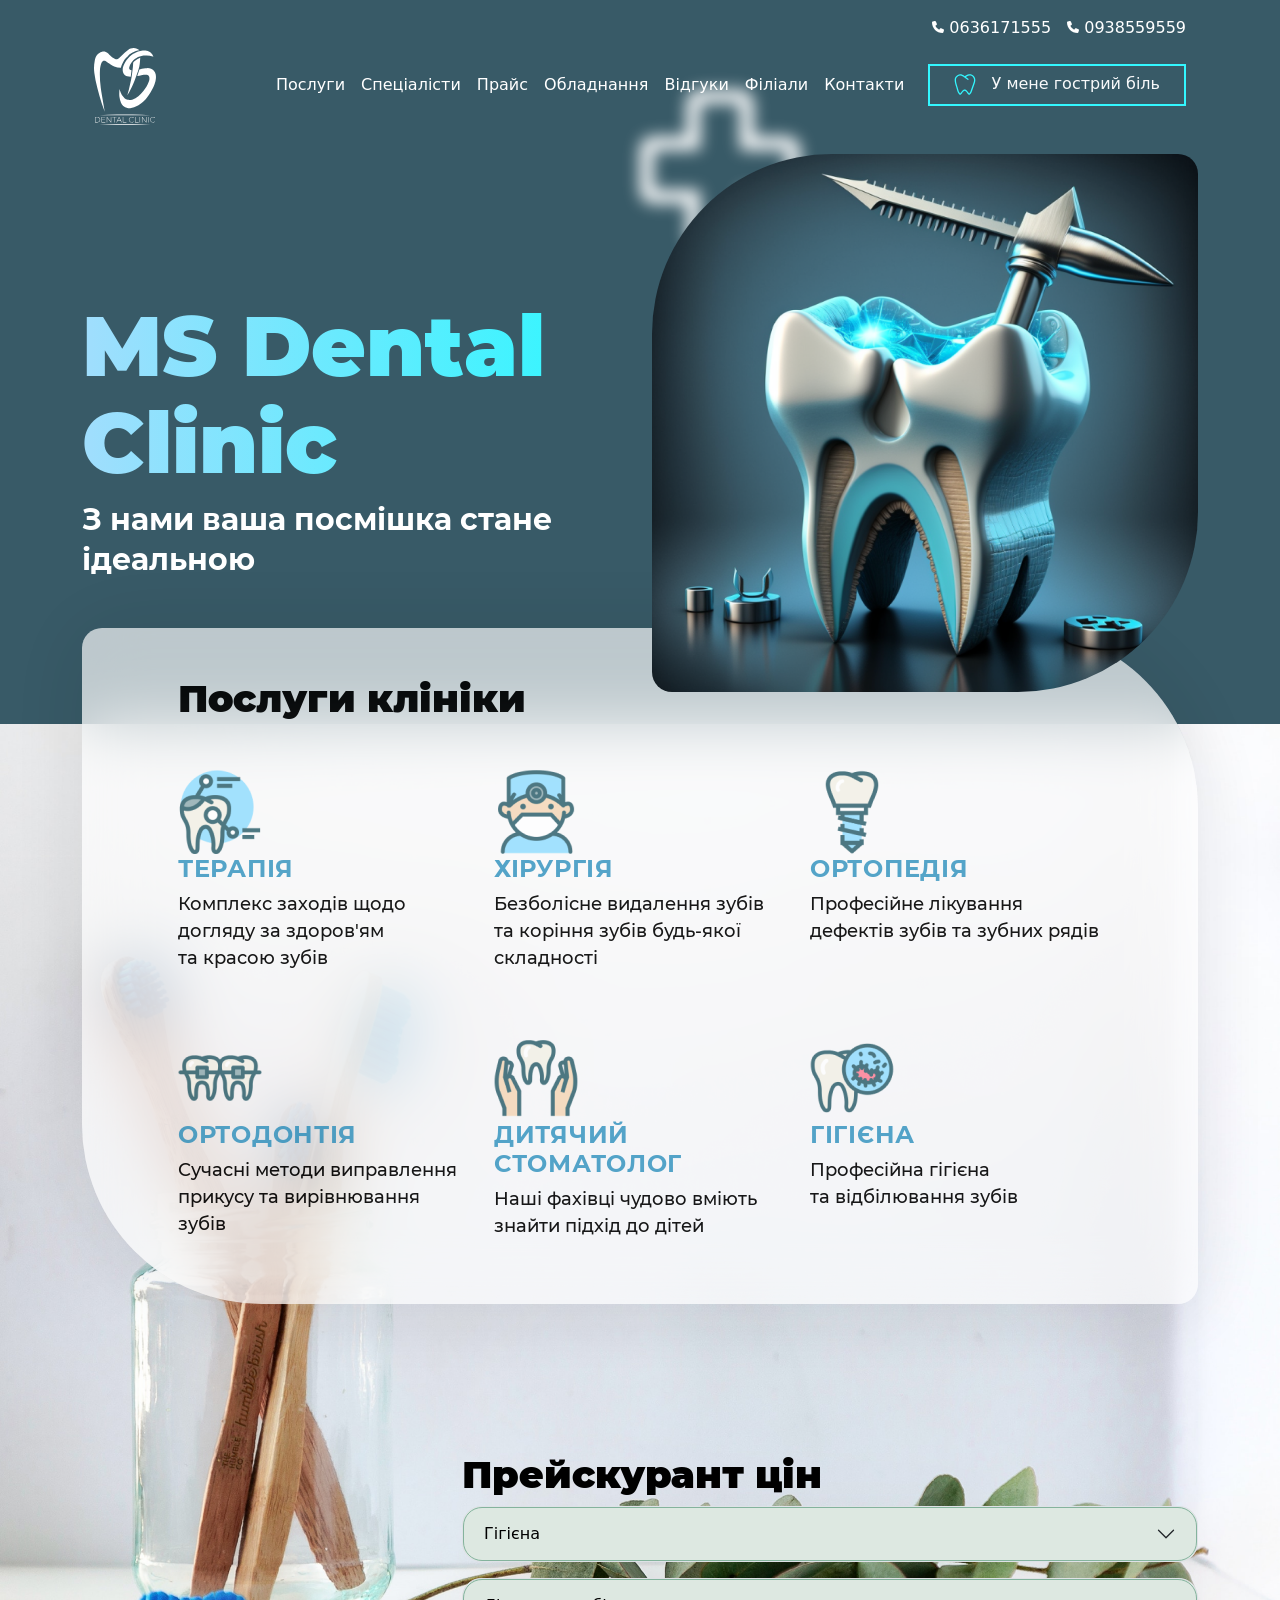
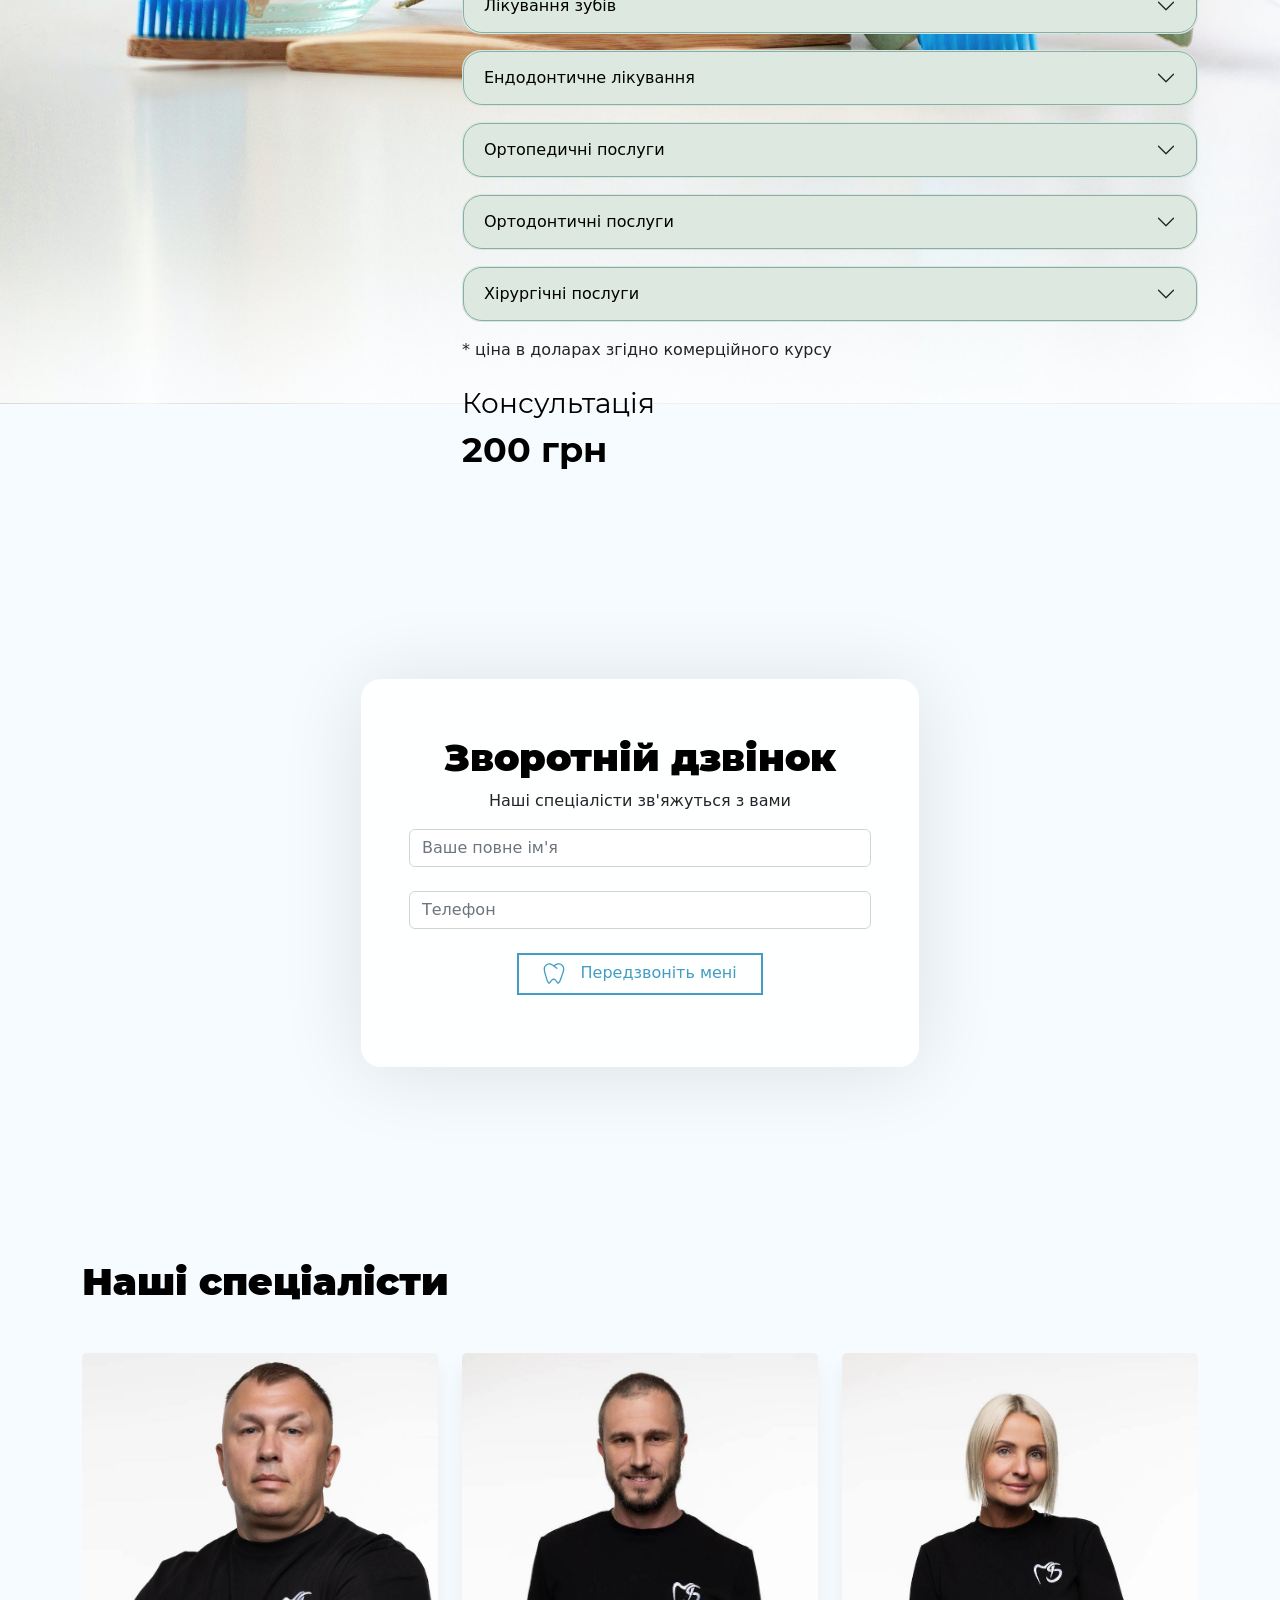
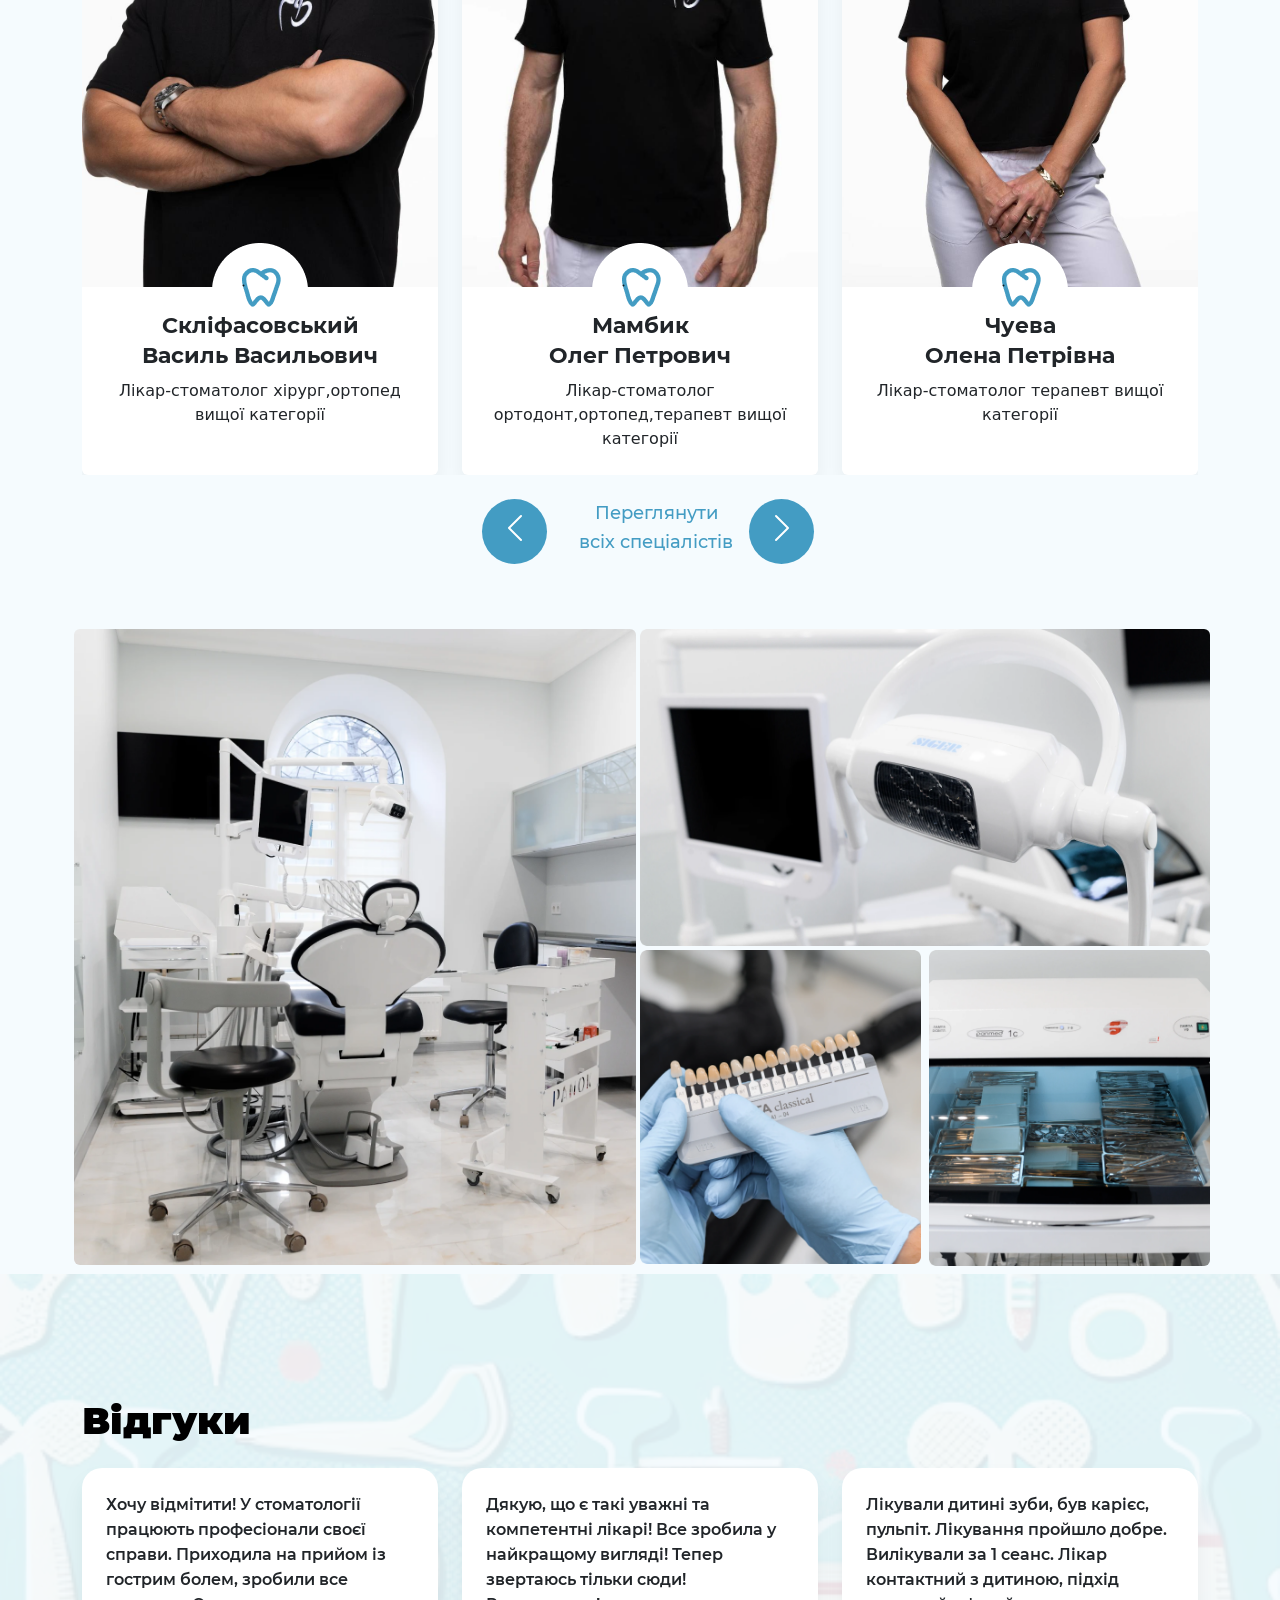
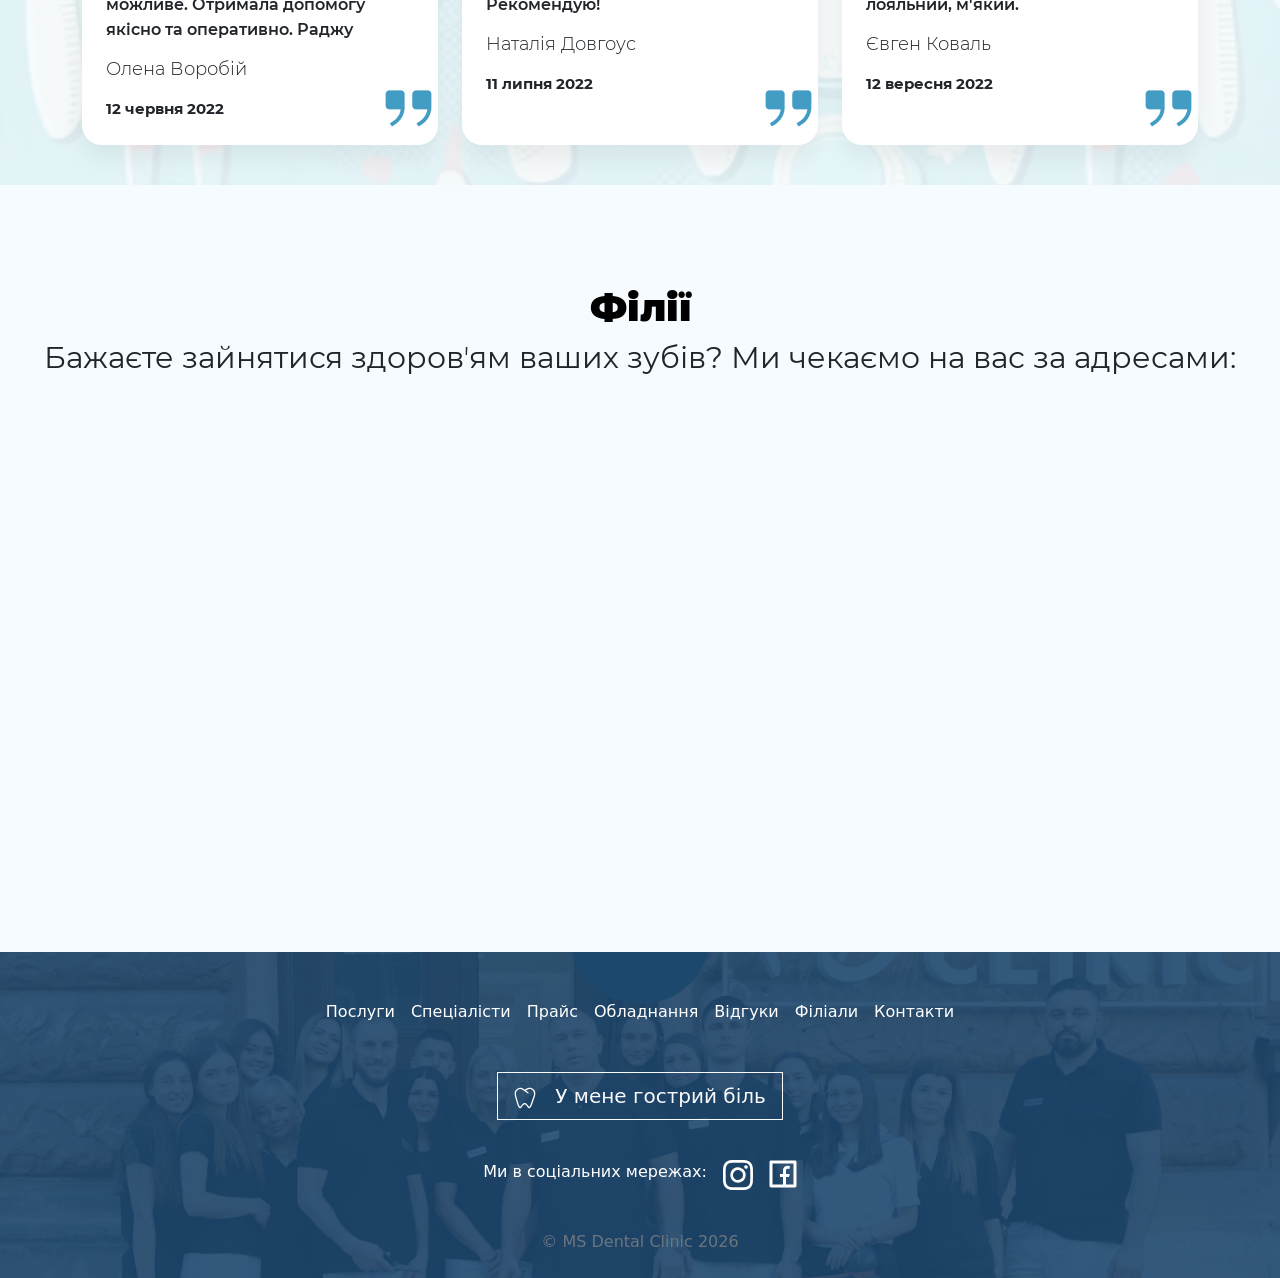
==== index.html @ 7a2a732a "Initial commit: MS Dental Clinic landing page Co-authored-by: Qwen-Coder <qwen-coder@alibabacloud.co" ====
<!DOCTYPE html>
<html lang="en">
<head>
  <!-- Google Tag Manager -->
<script>(function(w,d,s,l,i){w[l]=w[l]||[];w[l].push({'gtm.start':
  new Date().getTime(),event:'gtm.js'});var f=d.getElementsByTagName(s)[0],
  j=d.createElement(s),dl=l!='dataLayer'?'&l='+l:'';j.async=true;j.src=
  'https://www.googletagmanager.com/gtm.js?id='+i+dl;f.parentNode.insertBefore(j,f);
  })(window,document,'script','dataLayer','GTM-PD5K2D8X');</script>
  <!-- End Google Tag Manager -->
    <meta charset="UTF-8">
    <meta http-equiv="X-UA-Compatible" content="IE=edge">
    <meta name="viewport" content="width=device-width, initial-scale=1.0">
    <title>MS Dental Clinic</title>
    <link href="static/css/bootstrap.min.css" rel="stylesheet" >
<script src="static/js/bootstrap.bundle.min.js" ></script>
<link rel="stylesheet" href="static/css/style.css">
<link rel="stylesheet" href="static/css/accordion.css">


<link href="static/css/montserrat.css" rel="stylesheet">

<link href="static/css/aos.css" rel="stylesheet">
<link href="static/css/topbar.css" rel="stylesheet">

<script src="static/js/aos.js"></script>
<script src="static/js/telegram-forms.js"></script>

<link rel="icon" type="image/x-icon" href="static/img/favicon.ico">
</head>
<body>
  <!-- Google Tag Manager (noscript) -->
<noscript><iframe src="https://www.googletagmanager.com/ns.html?id=GTM-PD5K2D8X"
  height="0" width="0" style="display:none;visibility:hidden"></iframe></noscript>
  <!-- End Google Tag Manager (noscript) -->
    <div class="header-bg text-white">
    <div class="container ">

      <div id="topbar" class="topbar pt-3">
        <div class="container-fluid d-flex justify-content-end">
          <ul class="contact-info d-flex ">
            <li class="ms-2">
              <a href="tel:0636171555" class="text-white">
                <svg style=" vertical-align: baseline; " xmlns="http://www.w3.org/2000/svg" height="12" width="12" viewBox="0 0 512 512" fill="#fff"><path d="M164.9 24.6c-7.7-18.6-28-28.5-47.4-23.2l-88 24C12.1 30.2 0 46 0 64C0 311.4 200.6 512 448 512c18 0 33.8-12.1 38.6-29.5l24-88c5.3-19.4-4.6-39.7-23.2-47.4l-96-40c-16.3-6.8-35.2-2.1-46.3 11.6L304.7 368C234.3 334.7 177.3 277.7 144 207.3L193.3 167c13.7-11.2 18.4-30 11.6-46.3l-40-96z"/></svg>
                <span> 0636171555</span>
              </a>
            </li>
            <li class="ms-3">
              <a href="tel:0938559559" class="text-white">
                <svg style=" vertical-align: baseline; " xmlns="http://www.w3.org/2000/svg" height="12" width="12" viewBox="0 0 512 512" fill="#fff"><path d="M164.9 24.6c-7.7-18.6-28-28.5-47.4-23.2l-88 24C12.1 30.2 0 46 0 64C0 311.4 200.6 512 448 512c18 0 33.8-12.1 38.6-29.5l24-88c5.3-19.4-4.6-39.7-23.2-47.4l-96-40c-16.3-6.8-35.2-2.1-46.3 11.6L304.7 368C234.3 334.7 177.3 277.7 144 207.3L193.3 167c13.7-11.2 18.4-30 11.6-46.3l-40-96z"/></svg>
                <span>0938559559</span>
              </a>
            </li>

          </ul>

        </div>
      </div>

        <svg class="header-plus" width="120" height="120" viewBox="0 0 120 120" fill="none" xmlns="http://www.w3.org/2000/svg">
            <path d="M75 120H45C42.3486 119.997 39.8066 118.943 37.9319 117.068C36.0571 115.193 35.0026 112.651 35 110V85H10C7.34865 84.9974 4.80665 83.9429 2.93186 82.0681C1.05707 80.1934 0.00264738 77.6514 0 75V45C0.00264738 42.3486 1.05707 39.8066 2.93186 37.9319C4.80665 36.0571 7.34865 35.0026 10 35H35V10C35.0026 7.34865 36.0571 4.80665 37.9319 2.93186C39.8066 1.05707 42.3486 0.00264738 45 0H75C77.6514 0.00264738 80.1934 1.05707 82.0681 2.93186C83.9429 4.80665 84.9974 7.34865 85 10V35H110C112.651 35.0026 115.193 36.0571 117.068 37.9319C118.943 39.8066 119.997 42.3486 120 45V75C119.996 77.6509 118.941 80.1922 117.067 82.0667C115.192 83.9412 112.651 84.996 110 85H85V110C84.996 112.651 83.9412 115.192 82.0667 117.067C80.1922 118.941 77.6509 119.996 75 120ZM10 45V75H45V110H75V75H110V45H75V10H45V45H10Z" fill="white"/>
            </svg>



    <nav class="navbar navbar-expand-lg navbar-dark pt-0">
        <div class="container-fluid">
          <a class="navbar-brand" href="#">
            <img class="d-inline-block align-text-top" width="62" height="77" src="static/img/logo.svg" alt="Logo">
          </a>

          <button class="navbar-toggler border-0" type="button" data-bs-toggle="collapse" data-bs-target="#navbarSupportedContent" aria-controls="navbarSupportedContent" aria-expanded="false" aria-label="Toggle navigation">
            <span class="navbar-toggler-icon"></span>
          </button>
          <div class="collapse navbar-collapse " id="navbarSupportedContent">
            <ul class="navbar-nav ms-auto mb-2 mb-lg-0 ">
              <li class="nav-item">
                <a class="nav-link" aria-current="page" href="#services">Послуги</a>
              </li>
              <li class="nav-item">
                <a class="nav-link" href="#specialists">Спеціалісти</a>
              </li>
              <li class="nav-item">
                <a class="nav-link" href="#prices">Прайс</a>
              </li>
              <li class="nav-item">
                <a class="nav-link" href="#tools">Обладнання</a>
              </li>
              <li class="nav-item">
                <a class="nav-link" href="#review">Відгуки</a>
              </li>
              <li class="nav-item">
                <a class="nav-link" href="#address">Філіали</a>
              </li>
              <li class="nav-item">
                <a class="nav-link" href="#address">Контакти</a>
              </li>


            </ul>
            <button class="btn btn-outline-light  d-block ms-3 pb-2 px-4 head-tooth-btn"  data-bs-toggle="modal" data-bs-target="#Modal">
              <svg width="22" height="21" viewBox="0 0 22 21" fill="none" xmlns="http://www.w3.org/2000/svg">
                <path fill-rule="evenodd" clip-rule="evenodd" d="M10.7151 2.18542C10.8436 2.08403 16.2176 -2.09645 19.7697 2.02203C21.7201 4.28245 21.5548 6.62876 20.8314 8.92599L18.2855 16.2194C17.5409 18.7556 17.01 19.539 15.7054 20.6401C14.9317 21.2943 14.0586 20.1648 13.1395 18.9758C12.3432 17.9457 11.5127 16.8717 10.6828 16.8743C9.83869 16.8768 8.99459 17.9528 8.1873 18.9823C7.25665 20.1693 6.3738 21.295 5.59557 20.6401C4.02425 19.3174 3.33515 17.4904 2.6144 14.5577C2.47555 13.9932 2.265 13.3157 2.03186 12.5685C1.05665 9.43684 -0.300891 5.08005 1.68957 2.66334C4.14825 -0.321701 7.20175 -0.802201 10.6821 2.16153L10.7151 2.18542ZM8.99717 2.49155C7.79334 1.66488 6.76904 1.40138 5.91654 1.46855C4.86965 1.55057 3.78142 2.15507 2.68738 3.4842C1.8633 4.48395 1.77998 6.17215 2.22367 8.37832C2.43486 9.42909 2.74357 10.4928 3.05421 11.5035C3.12073 11.7218 3.18919 11.9401 3.25636 12.1564C3.49209 12.9121 3.71942 13.6425 3.86861 14.2489C4.528 16.9343 5.10215 18.3771 6.14259 19.3937C6.35765 19.1934 6.6289 18.8731 6.98863 18.4178L7.163 18.1956C7.53113 17.7261 7.96707 17.1688 8.41205 16.7231C8.8848 16.251 9.66561 15.5852 10.6789 15.5826C11.6968 15.5794 12.4756 16.2556 12.9387 16.7251C13.3772 17.17 13.8073 17.7268 14.1703 18.1969L14.3427 18.4197C14.6947 18.8718 14.9614 19.1922 15.1726 19.3917C15.5905 19.0133 15.8617 18.6974 16.0962 18.3048C16.3997 17.7978 16.6819 17.0951 17.0455 15.8558L17.0656 15.7938L19.605 8.51976C19.9369 7.46059 20.1055 6.49378 20.0183 5.58509C19.9318 4.7003 19.5966 3.79807 18.7919 2.86549C17.4589 1.31936 15.821 1.29611 14.2749 1.77467C13.4967 2.01622 12.7985 2.3753 12.287 2.68272C12.0946 2.79767 11.9331 2.90295 11.8078 2.98884L14.2878 4.81267C14.4259 4.91408 14.518 5.06617 14.5439 5.23549C14.5699 5.40481 14.5274 5.57749 14.426 5.71555C14.3246 5.85361 14.1726 5.94573 14.0032 5.97165C13.8339 5.99756 13.6612 5.95516 13.5232 5.85376L10.0195 3.27688C9.97056 3.24583 9.92374 3.21152 9.87938 3.17419L9.1315 2.62459C9.08042 2.5871 9.03516 2.54226 8.99717 2.49155Z" fill="#33F7FF"/>
                </svg>

                &nbsp;&nbsp;У мене гострий біль
            </button>

          </div>
        </div>
      </nav>


<!-- Modal -->
<div class="modal fade" id="Modal" tabindex="-1" aria-labelledby="ModalLabel" aria-hidden="true">
  <div class="modal-dialog modal-dialog-centered">
    <div class="modal-content">
      <div class="modal-header border-0">
        <button type="button" class="btn-close" data-bs-dismiss="modal" aria-label="Close"></button>
      </div>
      <div class="modal-body mx-3 mt-0 mb-2 pt-0">
        <h2 class="modal-cheader">дзвоніть</h2>
        <p class="modal-sub-header">Якщо відчуваєте гострий біль</p>
        <p class="modal-address">вул. Канатна, 81 корпус 3</p>
        <p class="modal-phone">+38 063 617 15 55</p>

        <p class="modal-address">вул. Осипова, 19</p>
        <p class="modal-phone">+38 093 855 95 59</p>

      </div>


    </div>
  </div>
</div>


  </div>
  <div class="container">
    <div class="row">
        <div class="col-12 col-lg-6 pb-5 " data-aos="fade-up" data-aos-anchor-placement="center-bottom" data-aos-duration="1500">
            <h1 class="main-h1 mt-lg-5 mt-0">MS Dental Clinic</h1>
            <p class="main-sub-head">З нами ваша посмішка стане ідеальною</p>

        </div>
        <div class="col-6 d-none d-lg-block " >
            <img class="img-fluid header-tooth-img my-3" src="static/img/tooth_header.png" alt="">
        </div>
      </div>
  </div>




</div>
<div class="tooth_brash_block p-sm-1 "   >
    <section class="container">
        <div class="row">
            <div class="col-12" data-aos="fade-up" data-aos-anchor-placement="center-bottom">
                <div id="services" class="services ">
                    <h2 class="section-header mt-0 mb-5">Послуги клініки</h2>
                    <div class="row">
                        <div class="col-12 col-lg-4">
                            <img src="static/img/Therapy.png" alt="">
                            <h3 class="services-item-header">Терапія</h3>
                            <p class="services-item-text">Комплекс заходів щодо догляду за здоров'ям та красою зубів</p>
                        </div>

                        <div class="col-12 col-lg-4">
                            <img src="static/img/Surgery.png" alt="">
                            <h3 class="services-item-header">Хірургія</h3>
                            <p class="services-item-text">Безболісне видалення зубів та коріння зубів будь-якої складності</p>
                        </div>

                        <div class="col-12 col-lg-4">
                            <img src="static/img/orthopedics.png" alt="">
                            <h3 class="services-item-header">Ортопедія</h3>
                            <p class="services-item-text">Професійне лікування дефектів зубів та зубних рядів</p>
                        </div>
                    </div>
                    <div class="row mt-5">
                        <div class="col-12 col-lg-4">
                            <img src="static/img/Orthodontics.png" alt="">
                            <h3 class="services-item-header">Ортодонтія</h3>
                            <p class="services-item-text">Сучасні методи виправлення прикусу та вирівнювання зубів</p>
                        </div>

                        <div class="col-12 col-lg-4">
                            <img src="static/img/CHILDREN'S DENTIST.png" alt="">
                            <h3 class="services-item-header">ДИТЯЧИЙ СТОМАТОЛОГ</h3>
                            <p class="services-item-text">Наші фахівці чудово вміють знайти підхід до дітей</p>
                        </div>

                        <div class="col-12 col-lg-4">
                            <img src="static/img/Hygiene.png" alt="">
                            <h3 class="services-item-header">Гігієна</h3>
                            <p class="services-item-text">Професійна гігієна та відбілювання зубів</p>
                        </div>
                    </div>

                </div>
            </div>
        </div>
        <div class="row mt-5">

            <div id="prices" class=" offset-lg-4 offset-0 col-12 col-lg-8">
                <h2 class="section-header">Прейскурант цін</h2>
                <div class="accordion-custom" id="accordion-customExample">
                    <div  data-aos="fade-up" data-aos-anchor-placement="center-bottom" data-aos-duration="1000" class="accordion-custom-item  price-according-item-body mb-3">
                      <h2 class="accordion-custom-header" id="headingOne">
                        <button class="accordion-custom-button price-according-item-button collapsed" type="button" data-bs-toggle="collapse" data-bs-target="#collapseOne" aria-expanded="false" aria-controls="collapseOne">
                          Гігієна
                        </button>
                      </h2>
                      <div id="collapseOne" class="accordion-custom-collapse collapse " aria-labelledby="headingOne" data-bs-parent="#accordion-customExample">
                        <div class="accordion-custom-body ">
                          <table class="table mt-2">

                            <tbody>
                              <tr class=" ">
                                <td>Консультація</td>
                                <td>200 грн 	</td>
                              </tr>
                              <tr>
                                <td>Знімок</td>
                                <td>300 грн 	</td>
                              </tr>
                              <tr>
                                <td>Професійна гігієна (ультразвук+содоструй)  </td>
                                <td>1500-2300 грн 	</td>
                              </tr>
                              <tr>
                                <td>Парадонтальна чистка  </td>
                                <td>2500-3000 грн 	</td>
                              </tr>
                              <tr>
                                <td >Медикаментозна обробка слизової</td>
                                <td>500 грн</td>
                              </tr>
                              <tr>
                                <td >Обробка лікувальним лаком (1 зуб)</td>
                                <td>400 грн</td>
                              </tr>
                              <tr>
                                <td >Герметизація емалі (1 зуб)</td>
                                <td>1000 грн</td>
                              </tr>
                              <tr>
                                <td >Прикраса на зуб(СКАЙС), без урахування прикраси</td>
                                <td>1000 грн</td>
                              </tr>
                              <tr>
                                <td>Професійне відбілювання зубів системою Beyond</td>
                                <td>7000 грн	</td>
                              </tr>
                              <tr>
                                <td >Домашнє відбілювання (2 щелепи)</td>
                                <td>6000 грн</td>
                              </tr>
                              <tr class=" ">
                                <td >Виготовленням капи (1 щелепа)</td>
                                <td>2000 грн</td>
                              </tr>
                              <tr class=" ">
                                <td >Виготовленням капи (1 щелепа)</td>
                                <td>2000 грн</td>
                              </tr>
                            </tbody>
                          </table>
                        </div>
                      </div>
                    </div>
                    <div data-aos="fade-up" data-aos-anchor-placement="center-bottom" data-aos-duration="1000" class="accordion-custom-item  price-according-item mb-3">
                      <h2 class="accordion-custom-header" id="headingTwo">
                        <button class="accordion-custom-button collapsed" type="button" data-bs-toggle="collapse" data-bs-target="#collapseTwo" aria-expanded="false" aria-controls="collapseTwo">
                          Лікування зубів
                        </button>
                      </h2>
                      <div id="collapseTwo" class="accordion-custom-collapse collapse" aria-labelledby="headingTwo" data-bs-parent="#accordion-customExample">
                        <div class="accordion-custom-body">
                          <table class="table mt-2">

                            <tbody>
                              <tr class="  ">
                                <td>Анестезія аплікаційна</td>
                                <td>200 грн 	</td>
                              </tr>
                              <tr class=" ">
                                <td >Анестезія </td>
                                <td>300 грн </td>
                              </tr>
                              <tr>
                                <td >Надання допомоги при "гострому болю "</td>
                                <td>1000 грн</td>
                              </tr>
                              <tr>
                                <td >Лікування карієсу зуба до 1/3</td>
                                <td>1600 грн</td>
                              </tr>
                              <tr class=" ">
                                <td >Лікування карієсу зуба до 1/2</td>
                                <td>1800 грн</td>
                              </tr>
                              <tr class=" ">
                                <td >Лікування карієсу зуба до 2/3</td>
                                <td>2000 - 2500 грн </td>
                              </tr>
                              <tr class=" ">
                                <td >Естетичні реставрації</td>
                                <td>1600-2500 грн</td>
                              </tr>
                              <tr class=" ">
                                <td >Використання 1 анкерного штифта </td>
                                <td>400 грн</td>
                              </tr>
                              <tr class=" ">
                                <td >Використання 1 скловолоконного штифта </td>
                                <td>500 грн</td>
                              </tr>
                              <tr class=" ">
                                <td >Відновлення культі зуба під коронку </td>
                                <td>2000 грн </td>
                              </tr>
                              <tr class=" ">
                                <td>Пломба молочного зуба</td>
                                <td>1000 грн</td>
                              </tr>
                            </tbody>
                          </table>
                        </div>
                      </div>
                    </div>
                    <div data-aos="fade-up" data-aos-anchor-placement="center-bottom" data-aos-duration="1000" class="accordion-custom-item  price-according-item mb-3">
                      <h2 class="accordion-custom-header" id="headingThree">
                        <button class="accordion-custom-button collapsed" type="button" data-bs-toggle="collapse" data-bs-target="#collapseThree" aria-expanded="false" aria-controls="collapseThree">
                          Ендодонтичне лікування
                        </button>
                      </h2>
                      <div id="collapseThree" class="accordion-custom-collapse collapse" aria-labelledby="headingThree" data-bs-parent="#accordion-customExample">
                        <div class="accordion-custom-body">
                          <table class="table mt-2">

                            <tbody>
                              <tr>
                                <td>Інструментальна обробка 1-го каналу</td>
                                <td>1000 грн</td>
                              </tr>
                              <tr>
                                <td >2-х каналів</td>
                                <td>1600 грн</td>
                              </tr>
                              <tr>
                                <td >3-х каналів</td>
                                <td>2400 грн</td>
                              </tr>
                              <tr>
                                <td >4-х каналів</td>
                                <td>3200 грн</td>
                              </tr>
                              <tr>
                                <td >Лікування каналів тимчасового зуба</td>
                                <td>600-1000 грн</td>
                              </tr>
                              <tr>
                                <td >Тимчасове пломбування кальційвмісним матеріалом 1-го каналу<br> (без урахування інструментальної обробки)
                                  </td>
                                <td>300 грн</td>
                              </tr>
                              <tr class=" ">
                                <td >Перелікування (розпломбування) 1-го каналу</td>
                                <td>400-800 грн</td>
                              </tr>
                              <tr>
                                <td >Видалення стороннього тіла з 1-го каналу</td>
                                <td>від 1000 грн</td>
                              </tr>
                              <tr>
                                <td >Закриття перфорації дна пульпової камери </td>
                                <td>500-1000 грн</td>
                              </tr>
                              <tr>
                                <td>Шинування пародонтологічне</td>
                                <td>6000 грн </td>
                              </tr>
                              <tr class=" ">
                                <td>Тимчасова пломба</td>
                                <td>200 грн </td>
                              </tr>
                            </tbody>
                          </table>
                        </div>
                      </div>
                    </div>

                    <div data-aos="fade-up" data-aos-anchor-placement="center-bottom" data-aos-duration="1000" class="accordion-custom-item  price-according-item mb-3">
                      <h2 class="accordion-custom-header" id="heading4">
                        <button class="accordion-custom-button collapsed" type="button" data-bs-toggle="collapse" data-bs-target="#collapse4" aria-expanded="false" aria-controls="collapse4">
                            Ортопедичні послуги
                        </button>
                      </h2>
                      <div id="collapse4" class="accordion-custom-collapse collapse" aria-labelledby="heading4" data-bs-parent="#accordion-customExample">
                        <div class="accordion-custom-body">
                          <table class="table mt-2">

                            <tbody>
                              <tr>
                                <td>3D сканування 2 щелеп </td>
                                <td>1000 грн</td>
                              </tr>
                              <tr>
                                <td>Вкладка металева лита розбірна </td>
                                <td>2500 грн</td>
                              </tr>
                              <tr>
                                <td>Вкладка металева лита </td>
                                <td>2000 грн</td>
                              </tr>
                              <tr>
                                <td >Вкладка керамічна на оксиді цирконію</td>
                                <td>150 $ *</td>
                              </tr>
                              <tr>
                                <td >Цільнолита металева коронка </td>
                                <td>50 $ *</td>
                              </tr>
                              <tr>
                                <td >Коронка металокерамічна</td>
                                <td>100 $ *</td>
                              </tr>
                              <tr>
                                <td >Коронка цирконієва в повну анатомію</td>
                                <td>200 $ *</td>
                              </tr>
                              <tr>
                                <td >Коронка на оксиді цирконію з нанесенням кераміки</td>
                                <td>250-350 $ *</td>
                              </tr>
                              <tr>
                                <td >Цільнокерамічна коронка E-max</td>
                                <td>160-300 $ *</td>
                              </tr>
                              <tr>
                                <td >Коронка на оксиді цирконію на імпланті</td>
                                <td>250-300 $ *</td>
                              </tr>
                              <tr>
                                <td >Коронка металокерамічна на імпланті</td>
                                <td>200-250 $ *</td>
                              </tr>
                              <tr>
                                <td >Вінір </td>
                                <td>200-250 $ *	</td>
                              </tr>
                              <tr>
                                <td >Тимчасова пластмасовакоронка (лабораторна)</td>
                                <td>30-50 $ *</td>
                              </tr>
                              <tr>
                                <td>Акриловий армований знімний протез</td>
                                <td>300 $ *	</td>
                              </tr>
                              <tr>
                                <td >Акриловий знімний протез </td>
                                <td>200 $ *	</td>
                              </tr>
                              <tr>
                                <td >Нейлоновий знімний протез </td>
                                <td>300 $ *	</td>
                              </tr>
                              <tr>
                                <td >Бюгельний протез на кламерах </td>
                                <td>500 $ *	</td>
                              </tr>
                              <tr>
                                <td >Бюгельний протез на атачменах </td>
                                <td>1000-1300 $ *	</td>
                              </tr>
                              <tr>
                                <td >Знімний протез "Метелик" (акриловий)</td>
                                <td>2000 грн 	</td>
                              </tr>
                              <tr>
                                <td >Знімний протез "Метелик" (нейлон)</td>
                                <td>150 $ *	</td>
                              </tr>
                              <tr>
                                <td >Перебазування протезу</td>
                                <td>2500 грн 	</td>
                              </tr>
                              <tr>
                                <td >Зняття коронки </td>
                                <td>500 грн 	</td>
                              </tr>
                              <tr>
                                <td>Фіксація коронок 1-ої одиниці </td>
                                <td>600 грн 	</td>
                              </tr>
                            </tbody>
                          </table>
                        </div>
                      </div>
                    </div>

                    <div data-aos="fade-up" data-aos-anchor-placement="center-bottom" data-aos-duration="1000" class="accordion-custom-item  price-according-item mb-3">
                      <h2 class="accordion-custom-header" id="heading5">
                        <button class="accordion-custom-button collapsed" type="button" data-bs-toggle="collapse" data-bs-target="#collapse5" aria-expanded="false" aria-controls="collapse5">
                          Ортодонтичні послуги
                        </button>
                      </h2>
                      <div id="collapse5" class="accordion-custom-collapse collapse" aria-labelledby="heading4" data-bs-parent="#accordion-customExample">
                        <div class="accordion-custom-body">
                          <table class="table mt-2">

                            <tbody>
                              <tr class="  ">
                                <td>Діагностичне сканування 3D сканером </td>
                                <td>2000 грн </td>
                              </tr>
                              <tr class="  ">
                                <td>Діагностична модель перед брекетами </td>
                                <td>600 грн </td>
                              </tr>
                              <tr class="  ">
                                <td>Фіксація металевих брекетів (1 щелепа) </td>
                                <td>12 500 грн </td>
                              </tr>
                              <tr class=" ">
                                <td >Фіксація керамічних брекетів (1 щелепа) </td>
                                <td>16 000 грн</td>
                              </tr>
                              <tr class=" ">
                                <td >Фіксація сапфірових брекетів  (1 щелепа) </td>
                                <td>18 000 грн 	</td>
                              </tr>
                              <tr class=" ">
                                <td >Фіксація металевої саморегулюючої брекет системи  (1 щелепа) </td>
                                <td>17 500 грн 	</td>
                              </tr>
                              <tr class=" ">
                                <td >Відвідування 1 раз на 3-4 тижня (1 щелепа) </td>
                                <td>600-700 грн 	</td>
                              </tr>
                              <tr class=" ">
                                <td >Заміна лігатур </td>
                                <td>600 грн</td>
                              </tr>
                              <tr class=" ">
                                <td >Шинування (ретейнер) </td>
                                <td>3000 грн</td>
                              </tr>
                              <tr class=" ">
                                <td >Капа </td>
                                <td>2000 грн</td>
                              </tr>
                              <tr class=" ">
                                <td >Зняття брекетів + полірування зубів</td>
                                <td>2000 грн</td>
                              </tr>
                              <tr class=" ">
                                <td class="-0 ">Мікроімплант</td>
                                <td class="text-end -0 ">4200 грн 	</td>
                              </tr>
                              <tr class=" ">
                                <td >Ортодонтичні знімні апарати (пластини) </td>
                                <td>6000-8000 грн 	</td>
                              </tr>
                              <tr class=" ">
                                <td >Хайрекс  </td>
                                <td>10 000 грн	</td>
                              </tr>
                              <tr class=" ">
                                <td >Forsus </td>
                                <td>300 $ *	</td>
                              </tr>
                              <tr class=" ">
                                <td >Накусочна пластина </td>
                                <td>5000 грн</td>
                              </tr>
                              <tr class=" ">
                                <td >Лицьова маска</td>
                                <td>7000 грн	</td>
                              </tr>
                              <tr class=" ">
                                <td >Накладки для підвищення прикусу </td>
                                <td>1500 грн	</td>
                              </tr>
                              <tr class=" ">
                                <td class="-0">Втрата або заміна брекета </td>
                                <td class="text-end -0">400 грн</td>
                              </tr>



                            </tbody>
                          </table>
                        </div>
                      </div>
                    </div>

                    <div data-aos="fade-up" data-aos-anchor-placement="center-bottom" data-aos-duration="1000" class="accordion-custom-item  price-according-item mb-3">
                      <h2 class="accordion-custom-header" id="heading6">
                        <button class="accordion-custom-button collapsed" type="button" data-bs-toggle="collapse" data-bs-target="#collapse6" aria-expanded="false" aria-controls="collapse6">
                          Хірургічні послуги
                        </button>
                      </h2>
                      <div id="collapse6" class="accordion-custom-collapse collapse" aria-labelledby="heading6" data-bs-parent="#accordion-customExample">
                        <div class="accordion-custom-body">
                          <table class="table mt-2">

                            <tbody>
                              <tr class="  ">
                                <td>Видалення зуба просте </td>
                                <td>1500 грн 	</td>
                              </tr>
                              <tr class=" ">
                                <td >Видалення зуба(ускладнене)</td>
                                <td>2000 - 3000 грн 	</td>
                              </tr>
                              <tr class=" ">
                                <td >Видалення зуба мудрості</td>
                                <td>2500 - 4000 грн 	</td>
                              </tr>
                              <tr class=" ">
                                <td >Атипове видалення зуба </td>
                                <td>4000 - 6000 грн 	</td>
                              </tr>
                              <tr class=" ">
                                <td >Лікування альвеоліту </td>
                                <td>1000 грн 	</td>
                              </tr>
                              <tr class=" ">
                                <td >Консервація лунки </td>
                                <td>від 4000 грн 	</td>
                              </tr>
                              <tr class=" ">
                                <td >Видалення екзостозу </td>
                                <td>1000 - 2000 грн 	</td>
                              </tr>
                              <tr class=" ">
                                <td >Видалення радикуляційної кісти з резекцією </td>
                                <td> від 4000 грн 	</td>
                              </tr>

                              <tr class=" ">
                                <td >Видалення новоутворення слизової(мале) </td>
                                <td> від 2500 грн 	</td>
                              </tr>
                              <tr class=" ">
                                <td >Видалення новоутворення слизової(велике) </td>
                                <td> від 4000 грн 	</td>
                              </tr>

                              <tr class=" ">
                                <td >Глубокий кюретаж в ділянці одного зубу </td>
                                <td> 500 грн 	</td>
                              </tr>

                              <tr class=" ">
                                <td >Глибокий кюретаж(2 щелепи) </td>
                                <td> 2000 грн 	</td>
                              </tr>
                              <tr class=" ">
                                <td >Френулотомія(підрізання вуздечки) </td>
                                <td> 2000 грн 	</td>
                              </tr>
                              <tr class=" ">
                                <td >Френулопластика(пластика вуздечки) </td>
                                <td> 4000 - 6000 грн 	</td>
                              </tr>
                              <tr class=" ">
                                <td >Медикаментозний сон(1 година) </td>
                                <td> 120 $ *	</td>
                              </tr>
                              <tr class=" ">
                                <td >Встановлення імпланта (просте): </td>
                                <td></td>
                              </tr>
                              <tr class=" ">
                                <td >Корея:  </td>
                                <td></td>
                              </tr>
                              <tr class=" ">
                                <td >S-plant  </td>
                                <td>250$ *	</td>
                              </tr>
                              <tr class=" ">
                                <td >MegaGen AnyRidge </td>
                                <td>400$ *	</td>
                              </tr>
                              <tr class=" ">
                                <td >MegaGen AnyOne  </td>
                                <td>400$ *	</td>
                              </tr>
                              <tr class=" ">
                                <td >Німеччина: </td>
                                <td>	</td>
                              </tr>
                              <tr class=" ">
                                <td >Cell </td>
                                <td>500$ *	</td>
                              </tr>
                              <tr class=" ">
                                <td >Швейцарія: </td>
                                <td>	</td>
                              </tr>
                              <tr class=" ">
                                <td >Straumann </td>
                                <td>700$ *	</td>
                              </tr>
                              <tr class=" ">
                                <td class=" ">Встановлення формувача ясен  </td>
                                <td class="text-end -0 "> 50$ * 	</td>
                              </tr>
                              <tr class=" ">
                                <td class=" ">Пластика слизової </td>
                                <td class="text-end -0 "> від 4000 грн 	</td>
                              </tr>
                              <tr class=" ">
                                <td class=" ">Закритий синус-ліфтінг в ділянці одного зубу  </td>
                                <td class="text-end -0 ">від 200$ * 	</td>
                              </tr>
                              <tr class="  ">
                                <td class=" -0">Закритий синус-ліфтінг з кістковим матеріалом в ділянці одного зубу</td>
                                <td class="text-end -0 ">від 500 $ *	</td>
                              </tr>
                            </tbody>
                          </table>
                        </div>
                      </div>
                    </div>
                  </div>
                  <p data-aos="fade-up" data-aos-anchor-placement="center-bottom" data-aos-duration="1000">* ціна в доларах згідно комерційного курсу</p>

                  <div class="row mt-4" data-aos="fade-up" data-aos-anchor-placement="center-bottom" data-aos-duration="1000">
                    <div class="col-12 col-lg-6">
                        <h3 class="price-list-h3">Консультація</h3>
                        <p class="price-list-text">200 грн</p>
                    </div>


                  </div>
            </div>
        </div>
    </section>

    <section id="callme" class="container specialists mb-5">
      <div class="container-fluid">
        <div class="row justify-content-center">
          <div class="call-me-card col-12 col-lg-6">
              <div id="title-callme" class="title-holder">
                <h2 class="section-header  aos-init aos-animate text-center mt-2"><span>Зворотній дзвінок</span></h2>
                <p class="text-center">Наші спеціалісти зв'яжуться з вами</p>
              </div>

              <div id="success-callme" class="d-none title-holder">
                <h2 class="section-header  aos-init aos-animate text-center mt-2"><span>Ваш запит прийнятий</span></h2>
                <p class="text-center">Наші спеціалісти зв'яжуться з вами</p>
              </div>

              <div id="fail-callme" class="d-none title-holder">
                <h2 class="section-header  aos-init aos-animate text-center mt-2"><span>Трапилась помилка</span></h2>
                <p class="text-center">Зв'яжіться з нами по телефону вказаному вгорі сайту</p>
              </div>
              <form class="collapse show" id="form-callme" action="/callme" method="POST">
                <div class="row align-items-center justify-content-center mb-4 gy-4">

                  <div class="col-md-12">
                    <div class="row g-4">
                      <div class="col-12">
                        <input type="text" class="form-control" placeholder="Ваше повне ім'я" name="name" aria-label="name" required>
                      </div>
                      <div class="col-12">
                        <input type="tel" class="form-control" placeholder="Телефон" name="tel" aria-label="Telephone" required>
                      </div>
                      <div class="col-12  text-center  ">
                        <button class="btn btn-outline-light  d-block pb-2 px-4 submit-tooth-btn mx-auto" type="submit">
                          <svg width="22" height="21" viewBox="0 0 22 21" fill="none" xmlns="http://www.w3.org/2000/svg">
                            <path fill-rule="evenodd" clip-rule="evenodd" d="M10.7151 2.18542C10.8436 2.08403 16.2176 -2.09645 19.7697 2.02203C21.7201 4.28245 21.5548 6.62876 20.8314 8.92599L18.2855 16.2194C17.5409 18.7556 17.01 19.539 15.7054 20.6401C14.9317 21.2943 14.0586 20.1648 13.1395 18.9758C12.3432 17.9457 11.5127 16.8717 10.6828 16.8743C9.83869 16.8768 8.99459 17.9528 8.1873 18.9823C7.25665 20.1693 6.3738 21.295 5.59557 20.6401C4.02425 19.3174 3.33515 17.4904 2.6144 14.5577C2.47555 13.9932 2.265 13.3157 2.03186 12.5685C1.05665 9.43684 -0.300891 5.08005 1.68957 2.66334C4.14825 -0.321701 7.20175 -0.802201 10.6821 2.16153L10.7151 2.18542ZM8.99717 2.49155C7.79334 1.66488 6.76904 1.40138 5.91654 1.46855C4.86965 1.55057 3.78142 2.15507 2.68738 3.4842C1.8633 4.48395 1.77998 6.17215 2.22367 8.37832C2.43486 9.42909 2.74357 10.4928 3.05421 11.5035C3.12073 11.7218 3.18919 11.9401 3.25636 12.1564C3.49209 12.9121 3.71942 13.6425 3.86861 14.2489C4.528 16.9343 5.10215 18.3771 6.14259 19.3937C6.35765 19.1934 6.6289 18.8731 6.98863 18.4178L7.163 18.1956C7.53113 17.7261 7.96707 17.1688 8.41205 16.7231C8.8848 16.251 9.66561 15.5852 10.6789 15.5826C11.6968 15.5794 12.4756 16.2556 12.9387 16.7251C13.3772 17.17 13.8073 17.7268 14.1703 18.1969L14.3427 18.4197C14.6947 18.8718 14.9614 19.1922 15.1726 19.3917C15.5905 19.0133 15.8617 18.6974 16.0962 18.3048C16.3997 17.7978 16.6819 17.0951 17.0455 15.8558L17.0656 15.7938L19.605 8.51976C19.9369 7.46059 20.1055 6.49378 20.0183 5.58509C19.9318 4.7003 19.5966 3.79807 18.7919 2.86549C17.4589 1.31936 15.821 1.29611 14.2749 1.77467C13.4967 2.01622 12.7985 2.3753 12.287 2.68272C12.0946 2.79767 11.9331 2.90295 11.8078 2.98884L14.2878 4.81267C14.4259 4.91408 14.518 5.06617 14.5439 5.23549C14.5699 5.40481 14.5274 5.57749 14.426 5.71555C14.3246 5.85361 14.1726 5.94573 14.0032 5.97165C13.8339 5.99756 13.6612 5.95516 13.5232 5.85376L10.0195 3.27688C9.97056 3.24583 9.92374 3.21152 9.87938 3.17419L9.1315 2.62459C9.08042 2.5871 9.03516 2.54226 8.99717 2.49155Z" fill="#439CC3"></path>
                            </svg>

                            &nbsp;&nbsp;Передзвоніть мені
                        </button>
                      </div>
                    </div>
                  </div>
                </div>
              </form>

          </div>
        </div>
      </div>

      <script>
          // Initialize form handler with Telegram
          document.addEventListener('DOMContentLoaded', function() {
              handleFormSubmit(
                  'form-callme',           // form ID
                  'success-callme',        // success message ID
                  null,                    // name error ID (not used)
                  null,                    // tel error ID (not used)
                  null,                    // submit button ID (not used)
                  'Головна сторінка'       // page name
              );
          });
      </script>
    </section>

    <section id="specialists" class="container specialists mb-5">

        <h2 class="section-header mb-5" data-aos="fade-up" data-aos-anchor-placement="center-bottom" data-aos-duration="1000">Наші спеціалісти</h2>



<div id="carousel" class="carousel slide d-none d-md-none d-lg-block"  data-bs-interval="false">

  <div class="carousel-inner"></div>
  </div>
    <!-- mobile -->
  <div id="carousel-mobile"  class="carousel slide d-md-block d-lg-none" >
    <div class="carousel-inner"></div>
  </div>

  <div class="d-none d-lg-flex justify-content-center mt-4">
    <button class="round-button mx-3" type="button" data-bs-target="#carousel" data-bs-slide="prev">
      <span class="carousel-control-prev-icon" aria-hidden="true"></span>
      <span class="visually-hidden">Previous</span>
    </button>
    <p class="card-nav-text mx-3">Переглянути <br> всіх спеціалістів</p>
    <button class="round-button" type="button" data-bs-target="#carousel" data-bs-slide="next">
      <span class="carousel-control-next-icon" aria-hidden="true"></span>
      <span class="visually-hidden">Next</span>
    </button>
  </div>


  <div class="d-flex d-lg-none justify-content-center mt-4">
    <button class="round-button mx-3" type="button" data-bs-target="#carousel-mobile" data-bs-slide="prev">
      <span class="carousel-control-prev-icon" aria-hidden="true"></span>
      <span class="visually-hidden">Previous</span>
    </button>
    <p class="card-nav-text mx-3">Переглянути <br> всіх спеціалістів</p>
    <button class="round-button" type="button" data-bs-target="#carousel-mobile" data-bs-slide="next">
      <span class="carousel-control-next-icon" aria-hidden="true"></span>
      <span class="visually-hidden">Next</span>
    </button>
  </div>









        </section>


</div>

<section id="tools" class="px-3 py-0" >
    <!-- Gallery -->
    <div class="container">
      <div class="row">
        <div class="col-lg-6 col-md-12 m-0 p-1" data-aos="fade-up" data-aos-anchor-placement="center-bottom" data-aos-duration="1000">
          <img
            src="static/img/gallary-img-1v2.png"
            class="w-100 shadow-1-strong rounded img-fluid"
            alt="cabinet photo"
          />


        </div>

        <div class="col-lg-6 col-md-12 m-0 py-1 px-0 h-100">
            <div class="row p-0 m-0">
                <div class="col-12 p-0 m-0" data-aos="fade-up" data-aos-anchor-placement="center-bottom" data-aos-duration="1000">
                    <img

                    src="static/img/gallary-img-2.png"
                class="w-100 shadow-1-strong rounded mb-1 img-fluid"
                alt="cabinet photo 2"
                  />
                </div>
                <div class="col-6  m-0 py-0 ps-0 pe-1">
                    <img

                    src="static/img/gallary-img-3.png"
                    class="w-100 shadow-1-strong rounded mb-1 img-fluid"
                    alt="cabinet photo 3"
                    />
                </div>
                <div class="col-6 m-0 py-0 ps-1 pe-0" data-aos="fade-up" data-aos-anchor-placement="center-bottom" data-aos-duration="1000">
                    <img

                    src="static/img/gallary-img-4.png"
                    class="w-100 shadow-1-strong rounded mb-1 img-fluid"
                    alt="cabinet photo 4"
                    />
                </div>
            </div>



        </div>


      </div>
    </div>

  <!-- Gallery -->
</section>


<section id="review" class="wrap">
    <img
      class="review-bg"
      src="static/img/review_bg.png"
      alt=""
    >
    <div class="content">
        <div class="container py-4">
            <h2 class="section-header mb-4" data-aos="fade-up" data-aos-anchor-placement="center-bottom" data-aos-duration="1000">Відгуки</h2>
            <div class="row" data-aos="fade-up" data-aos-anchor-placement="center-bottom" data-aos-duration="1000">
                <div class="col-12 col-lg-4 mb-3">
                  <div class="card review-card h-100">
                    <img src="static/img/quote.png" alt="" class="review-quote-img">

                    <div class="card-body p-4">

                      <p class="card-text review-text">Хочу відмітити! У стоматології працюють професіонали своєї справи. Приходила на прийом із гострим болем, зробили все можливе. Отримала допомогу якісно та оперативно. Раджу</p>
                      <p class="review-name">Олена Воробій</p>
                      <p class="review-time mb-0">12 червня 2022</p>
                    </div>
                  </div>
                </div>

                <div class="col-12 col-lg-4 mb-3">
                    <div class="card review-card h-100">
                      <img src="static/img/quote.png" alt="" class="review-quote-img">

                      <div class="card-body p-4">

                        <p class="card-text review-text">Дякую, що є такі уважні та компетентні лікарі! Все зробила у найкращому вигляді! Тепер звертаюсь тільки сюди! Рекомендую!</p>
                        <p class="review-name">Наталія Довгоус</p>
                        <p class="review-time mb-0">11 липня 2022</p>
                      </div>
                    </div>
                  </div>

                  <div class="col-12 col-lg-4 mb-3">
                    <div class="card review-card h-100">
                      <img src="static/img/quote.png" alt="" class="review-quote-img">

                      <div class="card-body p-4">

                        <p class="card-text review-text">Лікували дитині зуби, був карієс, пульпіт. Лікування пройшло добре. Вилікували за 1 сеанс.  Лікар контактний з дитиною, підхід лояльний, м'який.</p>
                        <p class="review-name">Євген Коваль</p>
                        <p class="review-time mb-0">12 вересня 2022</p>
                      </div>
                    </div>
                  </div>
              </div>
        </div>
    </div>
  </section>

<section id="address">
  <h2 class="section-header text-center" data-aos="fade-up" data-aos-anchor-placement="center-bottom" data-aos-duration="1000">Філії</h2>
  <p class="text-center address_sub_text" data-aos="fade-up" data-aos-anchor-placement="center-bottom" data-aos-duration="1000">Бажаєте зайнятися здоровʼям ваших зубів? Ми чекаємо на вас за адресами:</p>
  <div  data-aos="fade-up" data-aos-anchor-placement="center-bottom" data-aos-duration="1000">
      <div class=" google-maps">
        <iframe  src="https://www.google.com/maps/d/embed?mid=1aBeeurjyhbr06mWZOel1FRY8yHA-sC4&ehbc=2E312F&noprof=1" width="600" height="450" style="border:0;" allowfullscreen=""  referrerpolicy="no-referrer-when-downgrade"></iframe>
      </div>
    </div>
  </div>

  <script>
    const addressItems = document.querySelectorAll('[data-address]');

function handleClick(event) {
  const clickedAddress = event.currentTarget.dataset.address;

  addressItems.forEach(item => {
    if (item.dataset.address === clickedAddress) {
      item.classList.add('active');
    } else {
      item.classList.remove('active');
    }
  });
}

addressItems.forEach(item => {
  item.addEventListener('click', handleClick);
});

  </script>




</section>








  <footer class="py-2 mt-5 footer_bg  text-white">

    <div class="content">
    <ul class="nav justify-content-center pt-3 pb-4 my-3 ">
      <li class="nav-item">
        <a class="nav-link px-2 text-white" aria-current="page" href="#services">Послуги</a>
      </li>
      <li class="nav-item">
        <a class="nav-link px-2 text-white" href="#specialists">Спеціалісти</a>
      </li>
      <li class="nav-item">
        <a class="nav-link px-2 text-white" href="#prices">Прайс</a>
      </li>
      <li class="nav-item">
        <a class="nav-link px-2 text-white" href="#tools">Обладнання</a>
      </li>
      <li class="nav-item">
        <a class="nav-link px-2 text-white" href="#review">Відгуки</a>
      </li>
      <li class="nav-item">
        <a class="nav-link px-2 text-white" href="#address">Філіали</a>
      </li>
      <li class="nav-item">
        <a class="nav-link px-2 text-white" href="#address">Контакти</a>
      </li>
    </ul>
    <div class="d-flex justify-content-center pb-3 mb-3">
      <button class="btn btn-outline-light btn-lg  d-block px-3 pb-2 tooth-btn" data-bs-toggle="modal" data-bs-target="#Modal">
        <svg width="22" height="22" viewBox="0 0 22 22" fill="none" xmlns="http://www.w3.org/2000/svg">
          <path fill-rule="evenodd" clip-rule="evenodd" d="M10.7151 2.68542C10.8436 2.58403 16.2176 -1.59645 19.7697 2.52203C21.7201 4.78245 21.5548 7.12876 20.8314 9.42599L18.2855 16.7194C17.5409 19.2556 17.01 20.039 15.7054 21.1401C14.9317 21.7943 14.0586 20.6648 13.1395 19.4758C12.3432 18.4457 11.5127 17.3717 10.6828 17.3743C9.83869 17.3768 8.99459 18.4528 8.1873 19.4823C7.25665 20.6693 6.3738 21.795 5.59557 21.1401C4.02425 19.8174 3.33515 17.9904 2.6144 15.0577C2.47555 14.4932 2.265 13.8157 2.03186 13.0685C1.05665 9.93684 -0.300891 5.58005 1.68957 3.16334C4.14825 0.178299 7.20175 -0.302201 10.6821 2.66153L10.7151 2.68542ZM8.99717 2.99155C7.79334 2.16488 6.76904 1.90138 5.91654 1.96855C4.86965 2.05057 3.78142 2.65507 2.68738 3.9842C1.8633 4.98395 1.77998 6.67215 2.22367 8.87832C2.43486 9.92909 2.74357 10.9928 3.05421 12.0035C3.12073 12.2218 3.18919 12.4401 3.25636 12.6564C3.49209 13.4121 3.71942 14.1425 3.86861 14.7489C4.528 17.4343 5.10215 18.8771 6.14259 19.8937C6.35765 19.6934 6.6289 19.3731 6.98863 18.9178L7.163 18.6956C7.53113 18.2261 7.96707 17.6688 8.41205 17.2231C8.8848 16.751 9.66561 16.0852 10.6789 16.0826C11.6968 16.0794 12.4756 16.7556 12.9387 17.2251C13.3772 17.67 13.8073 18.2268 14.1703 18.6969L14.3427 18.9197C14.6947 19.3718 14.9614 19.6922 15.1726 19.8917C15.5905 19.5133 15.8617 19.1974 16.0962 18.8048C16.3997 18.2978 16.6819 17.5951 17.0455 16.3558L17.0656 16.2938L19.605 9.01976C19.9369 7.96059 20.1055 6.99378 20.0183 6.08509C19.9318 5.2003 19.5966 4.29807 18.7919 3.36549C17.4589 1.81936 15.821 1.79611 14.2749 2.27467C13.4967 2.51622 12.7985 2.8753 12.287 3.18272C12.0946 3.29767 11.9331 3.40295 11.8078 3.48884L14.2878 5.31267C14.4259 5.41408 14.518 5.56617 14.5439 5.73549C14.5699 5.90481 14.5274 6.07749 14.426 6.21555C14.3246 6.35361 14.1726 6.44573 14.0032 6.47165C13.8339 6.49756 13.6612 6.45516 13.5232 6.35376L10.0195 3.77688C9.97056 3.74583 9.92374 3.71152 9.87938 3.67419L9.1315 3.12459C9.08042 3.0871 9.03516 3.04226 8.99717 2.99155Z" fill="white"/>
          </svg>
          &nbsp;&nbsp;У мене гострий біль
      </button>
    </div>

    <div class="d-flex flex-column flex-sm-row justify-content-center  my-4 px-4 ">
      <p class="text-center text-md-left">Ми в соціальних мережах:</p>
      <ul class="list-unstyled d-flex  justify-content-center">
        <li class="ms-0 ms-md-3"><a class="link-dark" href="https://instagram.com/msdentalclinic_?igshid=ZjE2NGZiNDQ="><svg width="30" height="30" viewBox="0 0 30 30" fill="none" xmlns="http://www.w3.org/2000/svg">
          <path d="M23.01 5.19C22.654 5.19 22.306 5.29557 22.01 5.49335C21.714 5.69114 21.4833 5.97226 21.347 6.30117C21.2108 6.63008 21.1751 6.992 21.2446 7.34116C21.314 7.69033 21.4855 8.01106 21.7372 8.26279C21.9889 8.51453 22.3097 8.68596 22.6588 8.75541C23.008 8.82487 23.3699 8.78922 23.6988 8.65298C24.0277 8.51674 24.3089 8.28603 24.5066 7.99003C24.7044 7.69402 24.81 7.34601 24.81 6.99C24.81 6.51261 24.6204 6.05477 24.2828 5.71721C23.9452 5.37964 23.4874 5.19 23.01 5.19ZM29.91 8.82C29.8808 7.57545 29.6477 6.3441 29.22 5.175C28.8386 4.1747 28.245 3.26892 27.48 2.52C26.7372 1.75114 25.8293 1.16126 24.825 0.795C23.659 0.354241 22.4263 0.115815 21.18 0.0899999C19.59 -8.3819e-08 19.08 0 15 0C10.92 0 10.41 -8.3819e-08 8.82 0.0899999C7.57373 0.115815 6.34101 0.354241 5.175 0.795C4.17251 1.16497 3.2654 1.75434 2.52 2.52C1.75114 3.26277 1.16126 4.17066 0.795 5.175C0.354241 6.34101 0.115815 7.57373 0.0899999 8.82C-8.3819e-08 10.41 0 10.92 0 15C0 19.08 -8.3819e-08 19.59 0.0899999 21.18C0.115815 22.4263 0.354241 23.659 0.795 24.825C1.16126 25.8293 1.75114 26.7372 2.52 27.48C3.2654 28.2457 4.17251 28.835 5.175 29.205C6.34101 29.6458 7.57373 29.8842 8.82 29.91C10.41 30 10.92 30 15 30C19.08 30 19.59 30 21.18 29.91C22.4263 29.8842 23.659 29.6458 24.825 29.205C25.8293 28.8387 26.7372 28.2489 27.48 27.48C28.2484 26.7339 28.8425 25.8273 29.22 24.825C29.6477 23.6559 29.8808 22.4246 29.91 21.18C29.91 19.59 30 19.08 30 15C30 10.92 30 10.41 29.91 8.82ZM27.21 21C27.1991 21.9522 27.0266 22.8956 26.7 23.79C26.4605 24.4428 26.0758 25.0326 25.575 25.515C25.0885 26.0108 24.4998 26.3946 23.85 26.64C22.9556 26.9666 22.0122 27.1391 21.06 27.15C19.56 27.225 19.005 27.24 15.06 27.24C11.115 27.24 10.56 27.24 9.06 27.15C8.07134 27.1685 7.08689 27.0163 6.15 26.7C5.52867 26.4421 4.96703 26.0592 4.5 25.575C4.00213 25.0931 3.62226 24.5028 3.39 23.85C3.02378 22.9427 2.82066 21.9779 2.79 21C2.79 19.5 2.7 18.945 2.7 15C2.7 11.055 2.7 10.5 2.79 9C2.79672 8.02658 2.97442 7.06192 3.315 6.15C3.57907 5.51687 3.9844 4.95249 4.5 4.5C4.95572 3.98425 5.51893 3.57464 6.15 3.3C7.06433 2.97007 8.028 2.79762 9 2.79C10.5 2.79 11.055 2.7 15 2.7C18.945 2.7 19.5 2.7 21 2.79C21.9522 2.80092 22.8956 2.97337 23.79 3.3C24.4716 3.55298 25.0834 3.96427 25.575 4.5C26.0665 4.96077 26.4506 5.5241 26.7 6.15C27.0334 7.0634 27.2059 8.02767 27.21 9C27.285 10.5 27.3 11.055 27.3 15C27.3 18.945 27.285 19.5 27.21 21ZM15 7.305C13.4787 7.30796 11.9924 7.76179 10.729 8.60913C9.46552 9.45646 8.48157 10.6593 7.90145 12.0656C7.32133 13.472 7.17109 15.0187 7.46969 16.5104C7.7683 18.0021 8.50235 19.3718 9.57911 20.4465C10.6559 21.5211 12.027 22.2525 13.5193 22.5482C15.0116 22.8439 16.558 22.6907 17.9632 22.1078C19.3684 21.5249 20.5693 20.5387 21.4142 19.2735C22.2591 18.0084 22.71 16.5213 22.71 15C22.712 13.9877 22.5138 12.9849 22.1269 12.0494C21.7399 11.114 21.1718 10.2642 20.4553 9.54908C19.7388 8.83394 18.8879 8.26752 17.9517 7.88239C17.0155 7.49727 16.0123 7.30104 15 7.305ZM15 19.995C14.0121 19.995 13.0463 19.702 12.2249 19.1532C11.4035 18.6043 10.7633 17.8242 10.3852 16.9115C10.0072 15.9988 9.90824 14.9945 10.101 14.0255C10.2937 13.0566 10.7694 12.1666 11.468 11.468C12.1666 10.7694 13.0566 10.2937 14.0255 10.101C14.9945 9.90824 15.9988 10.0072 16.9115 10.3852C17.8242 10.7633 18.6043 11.4035 19.1532 12.2249C19.702 13.0463 19.995 14.0121 19.995 15C19.995 15.656 19.8658 16.3055 19.6148 16.9115C19.3638 17.5175 18.9958 18.0682 18.532 18.532C18.0682 18.9958 17.5175 19.3638 16.9115 19.6148C16.3055 19.8658 15.656 19.995 15 19.995Z" fill="white"/>
          </svg>
          </a>
        </li>
        <li class="ms-3"><a class="link-dark" href="https://www.facebook.com/mambykandsklifasovskyidentalclinic">
          <svg width="28" height="28" viewBox="0 0 28 28" fill="none" xmlns="http://www.w3.org/2000/svg">
            <path d="M17 24.5H24.5V3.5H3.5V24.5H14V17H11V14H14V11.519C14 9.5135 14.21 8.786 14.6 8.0525C14.9842 7.32678 15.5779 6.73353 16.304 6.35C16.877 6.0425 17.5895 5.858 18.8345 5.7785C19.328 5.747 19.967 5.786 20.7515 5.8985V8.7485H20C18.6245 8.7485 18.056 8.813 17.717 8.9945C17.5147 9.09854 17.35 9.26322 17.246 9.4655C17.066 9.8045 17 10.1405 17 11.5175V14H20.75L20 17H17V24.5ZM2 0.5H26C26.3978 0.5 26.7794 0.658035 27.0607 0.93934C27.342 1.22064 27.5 1.60218 27.5 2V26C27.5 26.3978 27.342 26.7794 27.0607 27.0607C26.7794 27.342 26.3978 27.5 26 27.5H2C1.60218 27.5 1.22064 27.342 0.93934 27.0607C0.658035 26.7794 0.5 26.3978 0.5 26V2C0.5 1.60218 0.658035 1.22064 0.93934 0.93934C1.22064 0.658035 1.60218 0.5 2 0.5Z" fill="white"/>
            </svg>

        </a>
      </li>
        <!-- <li class="ms-3"><a class="link-dark" href="#">
          <svg xmlns="http://www.w3.org/2000/svg" width="30" height="30" viewBox="0 0 30 30" fill="none">
            <path d="M22.5 10.4205C21.948 10.6605 21.3555 10.8255 20.733 10.8975C21.369 10.5225 21.855 9.92852 22.086 9.22202C21.4799 9.57521 20.8187 9.8237 20.13 9.95702C19.8403 9.65338 19.4918 9.41193 19.1058 9.24739C18.7197 9.08286 18.3042 8.99869 17.8845 9.00002C16.185 9.00002 14.808 10.3575 14.808 12.03C14.808 12.267 14.835 12.498 14.8875 12.72C13.6685 12.6621 12.4749 12.3508 11.383 11.8058C10.291 11.2609 9.32464 10.4943 8.5455 9.55502C8.27184 10.0157 8.12777 10.5417 8.1285 11.0775C8.1285 12.1275 8.673 13.0575 9.498 13.599C9.00967 13.5837 8.53179 13.4537 8.103 13.2195V13.257C8.10763 13.9612 8.3562 14.642 8.80638 15.1835C9.25655 15.7251 9.8805 16.0938 10.572 16.227C10.118 16.3471 9.64304 16.3645 9.1815 16.278C9.38269 16.8838 9.76751 17.4119 10.2825 17.7891C10.7976 18.1662 11.4172 18.3736 12.0555 18.3825C10.9604 19.2264 9.61596 19.6823 8.2335 19.6785C7.986 19.6785 7.7415 19.6635 7.5 19.6365C8.91071 20.5294 10.5464 21.0024 12.216 21C17.877 21 20.9715 16.383 20.9715 12.378L20.961 11.985C21.5644 11.5609 22.0859 11.0308 22.5 10.4205Z" fill="white"/>
            <path d="M6 3C5.20435 3 4.44129 3.31607 3.87868 3.87868C3.31607 4.44129 3 5.20435 3 6V24C3 24.7956 3.31607 25.5587 3.87868 26.1213C4.44129 26.6839 5.20435 27 6 27H24C24.7956 27 25.5587 26.6839 26.1213 26.1213C26.6839 25.5587 27 24.7956 27 24V6C27 5.20435 26.6839 4.44129 26.1213 3.87868C25.5587 3.31607 24.7956 3 24 3H6ZM6 0H24C25.5913 0 27.1174 0.632141 28.2426 1.75736C29.3679 2.88258 30 4.4087 30 6V24C30 25.5913 29.3679 27.1174 28.2426 28.2426C27.1174 29.3679 25.5913 30 24 30H6C4.4087 30 2.88258 29.3679 1.75736 28.2426C0.632141 27.1174 0 25.5913 0 24V6C0 4.4087 0.632141 2.88258 1.75736 1.75736C2.88258 0.632141 4.4087 0 6 0Z" fill="white"/>
            </svg>

        </a>
      </li> -->
      </ul>
    </div>

    <p class="text-center text-muted">© MS Dental Clinic <script>document.write(new Date().getFullYear())</script></p>
    </div>
  </footer>

  <script>
    const specialists = [
      { img: 'static/img/doctors/1.jpg', name: 'Скліфасовський Василь Васильович', title: 'Лікар-стоматолог хірург,ортопед вищої категорії' },
      { img: 'static/img/doctors/2.jpg', name: 'Мамбик Олег Петрович', title: 'Лікар-стоматолог ортодонт,ортопед,терапевт вищої категорії' },
      { img: 'static/img/doctors/3.jpg', name: 'Чуева Олена Петрівна', title: 'Лікар-стоматолог терапевт вищої категорії' },
      { img: 'static/img/doctors/4.jpg', name: 'Гладушевська Вікторія Олегівна', title: 'Лікар-стоматолог хірург,ортопед,терапевт' },
      { img: 'static/img/doctors/5.jpg', name: 'Скліфасовський Вадим Васильович', title: 'Лікар-стоматолог хірург,ортопед' },
      { img: 'static/img/doctors/6.jpg', name: 'Мамбик Анастасія Олегівна', title: 'Лікар-стоматолог терапевт' },
      { img: 'static/img/doctors/7.jpg', name: 'Стрижак Сергій Володимирович', title: 'Лікар-стоматолог хірург,ортопед,терапевт' },
      { img: 'static/img/doctors/8.jpg', name: 'Гладушевська Вікторія Олегівна', title: 'Лікар-стоматолог хірург,ортопед,терапевт' },
      { img: 'static/img/doctors/9.jpg', name: 'Кацарська Юлія Ігорівна', title: 'Лікар-стоматолог' },
      { img: 'static/img/doctors/10.jpg', name: 'Губернатор Катерина Юріївна', title: 'Лікар-стоматолог' },
      { img: 'static/img/doctors/11.jpg', name: 'Скліфасовська Ганна Миколаївна', title: 'Лікар-стоматолог гігієніст' },
      { img: 'static/img/doctors/12.jpg', name: 'Мушкетова Вероніка Дмитрівна', title: 'Лікар-стоматолог ортодонт' },
    ];

    const desktopInner = document.querySelector('#carousel .carousel-inner');
    const mobileInner = document.querySelector('#carousel-mobile .carousel-inner');

    function formatName(name) {
      if (/<br\s*\/?>/i.test(name)) return name;
      const parts = name.trim().split(/\s+/);
      if (parts.length >= 3) return `${parts[0]}<br>${parts.slice(1).join(' ')}`;
      if (parts.length === 2) return `${parts[0]}<br>${parts[1]}`;
      return name;
    }

    function cardHtml(item) {
      const nameHtml = formatName(item.name);
      return `
    <div class="col">
      <div class="card specialist-card h-100">
        <img src="${item.img}" class="card-img-top" alt="">
        <div class="card-body pb-4">
          <img src="static/img/Ellipse_with_tooth.png" alt="" class="ellipse_with_tooth mx-auto d-block">
          <h5 class="card-title text-center">${nameHtml}</h5>
          <p class="card-text text-center">${item.title}</p>
        </div>
      </div>
    </div>
  `;
    }

    function emptyColHtml() {
      return `
    <div class="col">
      <div class="card specialist-card h-100 invisible" aria-hidden="true"></div>
    </div>
  `;
    }

    function buildDesktop(items) {
      const groups = [];
      for (let i = 0; i < items.length; i += 3) groups.push(items.slice(i, i + 3));
      desktopInner.innerHTML = groups.map((group, idx) => {
        const active = idx === 0 ? ' active' : '';
        let cards = group.map(cardHtml).join('');
        const missing = 3 - group.length;
        if (missing > 0) cards += emptyColHtml().repeat(missing);
        return `
      <div class="carousel-item${active}">
        <div class="row row-cols-1 row-cols-lg-3 g-4" data-aos="fade-up" data-aos-anchor-placement="center-bottom" data-aos-duration="1000">
          ${cards}
        </div>
      </div>
    `;
      }).join('');
    }

    function buildMobile(items) {
      mobileInner.innerHTML = items.map((item, idx) => {
        const active = idx === 0 ? ' active' : '';
        return `
      <div class="carousel-item${active}">
        <div class="row row-cols-1 row-cols-lg-3 g-4" data-aos="fade-up" data-aos-anchor-placement="center-bottom" data-aos-duration="1000">
          ${cardHtml(item)}
        </div>
      </div>
    `;
      }).join('');
    }

     buildDesktop(specialists);
     buildMobile(specialists);
  </script>




  <script>
    AOS.init({disable: 'mobile'});
  </script>




</body>
</html>
---- static/css/style.css ----
:root {
    --main-bg-color: #385a67;
    --main-accent-color: #439cc3;
    --main-grey-color: #dddfe4;
}

body {
    background-color: #f5fbfe;
    transition: all 0.5s;
}

.header-bg {
    background-color: var(--main-bg-color) !important;
}

@media (min-width: 0px) {
    .header-bg {
        background-image: url(../img/tooth_header_mobile_bg.png);
        background-repeat: no-repeat;
        background-position: center;
        background-color: #172228 !important;
        background-size: cover;
    }
}

@media (min-width: 768px) {
    .header-bg {
        background: var(--main-bg-color) !important;
    }
}

@media (min-width: 992px) {
    .header-bg {
        background-color: var(--main-bg-color) !important;
    }
}

.navbar .nav-item .nav-link {
    color: #fff;
}

.head-tooth-btn {
    border-width: 2px;
    border-color: #33f7ff;
    border-radius: 0;
}

.head-tooth-btn:hover {
    background: rgba(51, 247, 255, 0.1) !important;
    color: #fff !important;
    border-color: rgba(51, 247, 255, 0.1);
    border-width: 2px;
}

.head-tooth-btn:active {
    color: #cfcece !important;
    border-color: rgba(51, 247, 255, 0.1) !important;
    border-width: 2px;
}

.submit-tooth-btn {
    border-width: 2px;
    border-color: #439cc3;
    border-radius: 0;
    color: #439cc3;
}

.submit-tooth-btn:active {
    color: #439cc3;
    border-width: 2px;
    border-color: #439cc3;
    border-radius: 0;
}

.submit-tooth-btn:hover {
    background: rgba(51, 247, 255, 0.1) !important;
    color: #439cc3 !important;
    border-color: rgba(51, 247, 255, 0.1);
    border-width: 2px;
}

.submit-tooth-btn:active {
    color: #439cc3 !important;
    border-color: rgba(51, 247, 255, 0.1) !important;
    border-width: 2px;
}

.header-plus {
    position: absolute;
    width: 160px;
    height: 160px;
    left: 50%;
    top: 10%;

    filter: blur(8px);
    z-index: 1;
}

/* Media query for mobile phones */
@media only screen and (max-width: 767px) {
    .header-plus {
        display: none;
    }
}

.header-tooth-img {
    z-index: 3;
    border-radius: 180px 20px;
    position: relative;
}

.main-h1 {
    background: linear-gradient(90deg, #9fdefd 1.53%, #33f6ff 91.92%);
    -webkit-background-clip: text;
    -webkit-text-fill-color: transparent;
    background-clip: text;
    text-fill-color: transparent;
    font-family: "Montserrat";
    font-style: normal;
    font-weight: 900;
    font-size: 84px;
    line-height: 97px;

    margin-top: 10rem !important;
}

.main-sub-head {
    font-family: "Montserrat";
    font-style: normal;
    font-weight: 700;
    font-size: 30px;
    line-height: 40px;
    color: #ffffff;
    margin-bottom: 6rem;
}

.tooth_brash_block {
    background-image: url(../img/tooth_brash_gb.png);
    background-repeat: no-repeat;
    background-size: contain;
    background-color: #f5fbfe;
}

.services {
    background: rgba(255, 255, 255, 0.75);
    opacity: 0.9;
    box-shadow: 0px 4px 84px rgba(0, 0, 0, 0.11);
    backdrop-filter: blur(31px);
    /* Note: backdrop-filter has minimal browser support */
    border-radius: 20px 180px;
    margin-top: -100px;
    padding: 3rem 6rem;
}

.section-header {
    font-family: "Montserrat";
    font-style: normal;
    font-weight: 900;
    font-size: 38px;
    line-height: 46px;
    margin-top: 100px;
    color: #000000;
}

.services-item-header {
    font-family: "Montserrat";
    font-style: normal;
    font-weight: 700;
    font-size: 24px;
    line-height: 29px;
    letter-spacing: 0.03em;
    text-transform: uppercase;
    color: #439cc4;
}
.services-item-text {
    font-family: "Montserrat";
    font-style: normal;
    font-weight: 500;
    font-size: 18px;
    line-height: 27px;
    color: #000000;
}

.price-list-header {
    font-family: "Montserrat";
    font-style: normal;
    font-weight: 900;
    font-size: 38px;
    line-height: 46px;
}

.price-list-h3 {
    font-family: "Montserrat";
    font-style: normal;
    font-weight: 400;
    font-size: 28px;
    line-height: 34px;

    color: #000000;
}

.price-list-text {
    font-family: "Montserrat";
    font-style: normal;
    font-weight: 700;
    font-size: 35px;
    line-height: 43px;
    color: #000000;
}

.specialists {
    margin-top: 12rem !important;
}

.specialist-card {
    /*border-radius: 20px;*/
    border: 0;
    box-shadow: 0px 13px 23px rgba(0, 0, 0, 0.06);
}

.ellipse_with_tooth {
    margin-top: -60px;
}

.card-title {
    font-family: "Montserrat";
    font-style: normal;
    font-weight: 700;
    font-size: 22px;
    line-height: 30px;
}

.wrap {
    overflow: hidden;
    position: relative;
}

.review-bg {
    opacity: 0.1;
    position: absolute;
    width: 100%;
    height: auto;
}

.content {
    position: relative;
}

.review-card {
    background: #ffffff;
    box-shadow: 0px 13px 23px rgba(0, 0, 0, 0.06);
    border-radius: 20px;
    border: 0;
}

.review-text {
    font-family: "Montserrat";
    font-style: normal;
    font-weight: 600;
    font-size: 16px;
    line-height: 25px;
}

.review-name {
    font-family: "Montserrat";
    font-style: normal;
    font-weight: 300;
    font-size: 18px;
    line-height: 22px;
}

.review-time {
    font-family: "Montserrat";
    font-style: normal;
    font-weight: 700;
    font-size: 15px;
    line-height: 25px;
}

.review-quote-img {
    position: absolute;
    left: 85%;
    top: 80%;
}

.address_sub_text {
    font-family: "Montserrat";
    font-style: normal;
    font-weight: 400;
    font-size: 30px;
    line-height: 37px;
}

.address_cards_position {
    margin-top: -45%;
    margin-left: -5%;
}

.address_pointer_1 {
    margin-top: -35%;
    margin-left: 64%;
}

.address_pointer_2 {
    margin-top: -41%;
    margin-left: 63%;
}
.address_pointer_1.active {
    margin-top: -36%;
    margin-left: 63%;
}

.address_pointer_2.active {
    margin-top: -42%;
    margin-left: 62%;
}

.address_pointer_1,
.address_pointer_2 {
    zoom: 75%;
}

.address_pointer_1.active,
.address_pointer_2.active {
    zoom: 100%;
}

@media (max-width: 992px) {
    .mobile-map-1.active,
    .mobile-map-2.active {
        display: block !important;
    }
}

.address_card {
    background: rgba(255, 255, 255, 1);
    opacity: 0.85;
    box-shadow: 0px 4.20255px 77.7471px rgba(0, 0, 0, 0.14);
    border: 0;
    border-radius: 20px;
}
.address_card.active {
    border: 3px solid #4dabe7;
}

.address_card .clinic_name {
    font-family: "Montserrat";
    font-style: normal;
    font-weight: 700;
    font-size: 16.8102px;
    line-height: 32px;
    color: #2b73b4;
}
.address_card .address {
    font-family: "Montserrat";
    font-style: normal;
    font-weight: 700;
    font-size: 21.0127px;
    line-height: 32px;
}

.address_card .phone {
    font-family: "Montserrat";
    font-style: normal;
    font-weight: 500;
    font-size: 21.0127px;
    line-height: 32px;
}

.address_card .time {
    font-family: "Montserrat";
    font-style: normal;
    font-weight: 700;
    font-size: 16.8102px;
    line-height: 32px;
}

.footer_bg {
    background: #1d486e;
    background-image: url(../img/footer_img.png);
    background-position: center;
    background-repeat: no-repeat;
    background-size: cover;
}

.footer_bg_img {
    position: absolute;
    width: 100%;
    height: auto;
}

.tooth-btn {
    border-radius: 0px;
}

.tooth-btn:hover {
    background: rgba(51, 247, 255, 0.1) !important;
    color: #fff !important;
    border-color: rgba(51, 247, 255, 0.1);
    border-width: 1px;
    border-radius: 0px;
}

.tooth-btn:active {
    color: #cfcece !important;
    border-color: rgba(51, 247, 255, 0.1) !important;
    border-width: 1px;
    border-radius: 0px;
}

.modal-cheader {
    font-family: "Montserrat";
    font-style: normal;
    font-weight: 700;
    font-size: 17px;
    line-height: 21px;
    letter-spacing: 0.02em;
    text-transform: uppercase;
    color: #000000;
}
.modal-sub-header {
    font-family: "Montserrat";
    font-style: normal;
    font-weight: 400;
    font-size: 18px;
    line-height: 25px;
    /* identical to box height, or 139% */

    color: #000000;
}

.modal-address {
    font-family: "Montserrat";
    font-style: normal;
    font-weight: 700;
    font-size: 20px;
    line-height: 30px;
    /* identical to box height, or 150% */

    color: #000000;
}

.modal-phone {
    font-family: "Montserrat";
    font-style: normal;
    font-weight: 500;
    font-size: 20px;
    line-height: 30px;
    /* identical to box height, or 150% */

    color: #000000;
}

.round-button {
    width: 65px;
    height: 65px;
    border-radius: 50%;
    background: #439cc3;
    border: 0;
}

.card-nav-text {
    font-family: "Montserrat";
    font-style: normal;
    font-weight: 500;
    font-size: 18px;
    line-height: 29px;
    /* or 161% */

    text-align: center;

    color: #439cc3;
}

.google-maps {
    height: 0;
    overflow: hidden;
    padding-bottom: 40%; /* desired aspect ratio */
    margin-left: 15%;
    margin-right: 15%;
    position: relative;
}

.google-maps iframe {
    position: absolute;
    top: 0;
    left: 0;
    width: 100% !important;
    height: 100% !important;
}

/* Media query for mobile devices */
@media screen and (max-width: 768px) {
    .google-maps {
        padding-bottom: 80%; /* desired aspect ratio for mobile devices */
        margin-left: 5%;
        margin-right: 5%;
    }
}

.call-me-card {
    background: rgba(255, 255, 255, 0.9);
    box-shadow: 0px 4px 84px rgba(0, 0, 0, 0.11);
    /* Note: backdrop-filter has minimal browser support */
    border-radius: 20px 20px;
    padding: 3rem 3rem;
}

#prices table tr:last-child td {
    border-bottom: none;
}
#prices table tr {
    border-color: #c4cfcc !important;
}

#prices table tr td:last-child {
    text-align: end;
}
---- static/css/accordion.css ----
.accordion-custom {
    --bs-accordion-custom-color: #000;
    --bs-accordion-custom-bg: #dde8e1;
    --bs-accordion-custom-transition: color 0.15s ease-in-out, background-color 0.15s ease-in-out, border-color 0.15s ease-in-out, box-shadow 0.15s ease-in-out, border-radius 0.15s ease;
    --bs-accordion-custom-border-color: var(--bs-border-color);
    --bs-accordion-custom-border-width: 1px;
    --bs-accordion-custom-border-radius: 20px;
    --bs-accordion-custom-inner-border-radius: calc(20px - 1px);
    --bs-accordion-custom-btn-padding-x: 1.25rem;
    --bs-accordion-custom-btn-padding-y: 1rem;
    --bs-accordion-custom-btn-color: #000;
    --bs-accordion-custom-btn-bg: var(--bs-accordion-custom-bg);
    --bs-accordion-custom-btn-icon: url("data:image/svg+xml,%3csvg xmlns='http://www.w3.org/2000/svg' viewBox='0 0 16 16' fill='%23212529'%3e%3cpath fill-rule='evenodd' d='M1.646 4.646a.5.5 0 0 1 .708 0L8 10.293l5.646-5.647a.5.5 0 0 1 .708.708l-6 6a.5.5 0 0 1-.708 0l-6-6a.5.5 0 0 1 0-.708z'/%3e%3c/svg%3e");
    --bs-accordion-custom-btn-icon-width: 1.25rem;
    --bs-accordion-custom-btn-icon-transform: rotate(-180deg);
    --bs-accordion-custom-btn-icon-transition: transform 0.2s ease-in-out;
    --bs-accordion-custom-btn-active-icon: url("data:image/svg+xml,%3csvg xmlns='http://www.w3.org/2000/svg' viewBox='0 0 16 16' fill='%230c63e4'%3e%3cpath fill-rule='evenodd' d='M1.646 4.646a.5.5 0 0 1 .708 0L8 10.293l5.646-5.647a.5.5 0 0 1 .708.708l-6 6a.5.5 0 0 1-.708 0l-6-6a.5.5 0 0 1 0-.708z'/%3e%3c/svg%3e");
    --bs-accordion-custom-btn-focus-border-color: #84B39D;
    --bs-accordion-custom-btn-focus-box-shadow: 0 0 0 0.25rem #84B39D;
    --bs-accordion-custom-body-padding-x: 1.25rem;
    --bs-accordion-custom-body-padding-y: 1rem;
    --bs-accordion-custom-active-color: #000;
    --bs-accordion-custom-active-bg: #dde8e1;
  }
  
  .accordion-custom-button {
    position: relative;
    display: flex;
    align-items: center;
    width: 100%;
    padding: var(--bs-accordion-custom-btn-padding-y) var(--bs-accordion-custom-btn-padding-x);
    font-size: 1rem;
    color: var(--bs-accordion-custom-btn-color);
    text-align: left;
    background-color: var(--bs-accordion-custom-btn-bg);
    border: 1px solid var(--bs-accordion-custom-btn-focus-border-color) !important;
    overflow-anchor: none;
    transition: var(--bs-accordion-custom-transition);
    border-radius: var(--bs-accordion-custom-inner-border-radius);
  }
  @media (prefers-reduced-motion: reduce) {
    .accordion-custom-button {
      transition: none;
    }
  }
  .accordion-custom-button:not(.collapsed) {
    color: var(--bs-accordion-custom-active-color);
    background-color: var(--bs-accordion-custom-active-bg);
    box-shadow: inset 0 calc(-1 * var(--bs-accordion-custom-border-width)) 0 var(--bs-accordion-custom-border-color);
  }
  .accordion-custom-button:not(.collapsed)::after {
    transform: var(--bs-accordion-custom-btn-icon-transform);
  }
  .accordion-custom-button::after {
    flex-shrink: 0;
    width: var(--bs-accordion-custom-btn-icon-width);
    height: var(--bs-accordion-custom-btn-icon-width);
    margin-left: auto;
    content: "";
    background-image: var(--bs-accordion-custom-btn-icon);
    background-repeat: no-repeat;
    background-size: var(--bs-accordion-custom-btn-icon-width);
    transition: var(--bs-accordion-custom-btn-icon-transition);
  }
  @media (prefers-reduced-motion: reduce) {
    .accordion-custom-button::after {
      transition: none;
    }
  }
  .accordion-custom-button:hover {
    z-index: 2;
  }
  .accordion-custom-button:focus {
    z-index: 3;
    border-color: var(--bs-accordion-custom-btn-focus-border-color);
    outline: 0;
    box-shadow: var(--bs-accordion-custom-btn-focus-box-shadow);
  }
  
  .accordion-custom-header {
    margin-bottom: 0;
  }
  
  .accordion-custom-item {
    color: var(--bs-accordion-custom-color);
    background-color: var(--bs-accordion-custom-bg);
    border: var(--bs-accordion-custom-border-width) solid var(--bs-accordion-custom-border-color);
    
  }
  .accordion-custom-item:first-of-type {
    border-radius: var(--bs-accordion-custom-inner-border-radius);
  }
  .accordion-custom-item:first-of-type .accordion-custom-button {
    border-radius: var(--bs-accordion-custom-inner-border-radius);
  }
  .accordion-custom-item:not(:first-of-type) {
    border-radius: var(--bs-accordion-custom-inner-border-radius);
  }
  .accordion-custom-item:last-of-type {
    border-radius: var(--bs-accordion-custom-inner-border-radius);
  }
  .accordion-custom-item:last-of-type .accordion-custom-button.collapsed {
    border-radius: var(--bs-accordion-custom-inner-border-radius);
  }
  .accordion-custom-item:last-of-type .accordion-custom-collapse {
    border-radius: var(--bs-accordion-custom-inner-border-radius);
  }
  
  .accordion-custom-body {
    padding: 0  var(--bs-accordion-custom-body-padding-x) ;
  }
  
  .accordion-custom-flush .accordion-custom-collapse {
    border-width: 0;
  }
  .accordion-custom-flush .accordion-custom-item {
    border-right: 0;
    border-left: 0;
    border-radius: 0;
  }
  .accordion-custom-flush .accordion-custom-item:first-child {
    border-top: 0;
  }
  .accordion-custom-flush .accordion-custom-item:last-child {
    border-bottom: 0;
  }
  .accordion-custom-flush .accordion-custom-item .accordion-custom-button, .accordion-custom-flush .accordion-custom-item .accordion-custom-button.collapsed {
    border-radius: 0;
  }
---- static/css/montserrat.css ----
@font-face{font-family:montserrat;font-style:normal;font-weight:400;src:local('Montserrat'),url(../montserrat/Montserrat-Regular.ttf) format('woff')}@font-face{font-family:montserrat;font-style:italic;font-weight:400;src:local('Montserrat'),url(../montserrat/Montserrat-Italic.ttf) format('woff')}@font-face{font-family:montserrat;font-style:normal;font-weight:250;src:local('Montserrat'),url(../montserrat/Montserrat-Thin.ttf) format('woff')}@font-face{font-family:montserrat;font-style:italic;font-weight:250;src:local('Montserrat'),url(../montserrat/Montserrat-ThinItalic.ttf) format('woff')}@font-face{font-family:montserrat;font-style:normal;font-weight:275;src:local('Montserrat'),url(../montserrat/Montserrat-ExtraLight.ttf) format('woff')}@font-face{font-family:montserrat;font-style:italic;font-weight:275;src:local('Montserrat'),url(../montserrat/Montserrat-ExtraLightItalic.ttf) format('woff')}@font-face{font-family:montserrat;font-style:normal;font-weight:300;src:local('Montserrat'),url(../montserrat/Montserrat-Light.ttf) format('woff')}@font-face{font-family:montserrat;font-style:italic;font-weight:300;src:local('Montserrat'),url(../montserrat/Montserrat-LightItalic.ttf) format('woff')}@font-face{font-family:montserrat;font-style:normal;font-weight:500;src:local('Montserrat'),url(../montserrat/Montserrat-Medium.ttf) format('woff')}@font-face{font-family:montserrat;font-style:italic;font-weight:500;src:local('Montserrat'),url(../montserrat/Montserrat-MediumItalic.ttf) format('woff')}@font-face{font-family:montserrat;font-style:normal;font-weight:600;src:local('Montserrat'),url(../montserrat/Montserrat-SemiBold.ttf) format('woff')}@font-face{font-family:montserrat;font-style:italic;font-weight:600;src:local('Montserrat'),url(../montserrat/Montserrat-SemiBoldItalic.ttf) format('woff')}@font-face{font-family:montserrat;font-style:normal;font-weight:700;src:local('Montserrat'),url(../montserrat/Montserrat-Bold.ttf) format('woff')}@font-face{font-family:montserrat;font-style:italic;font-weight:700;src:local('Montserrat'),url(../montserrat/Montserrat-BoldItalic.ttf) format('woff')}@font-face{font-family:montserrat;font-style:normal;font-weight:800;src:local('Montserrat'),url(../montserrat/Montserrat-ExtraBold.ttf) format('woff')}@font-face{font-family:montserrat;font-style:italic;font-weight:800;src:local('Montserrat'),url(../montserrat/Montserrat-ExtraBoldItalic.ttf) format('woff')}@font-face{font-family:montserrat;font-style:normal;font-weight:900;src:local('Montserrat'),url(../montserrat/Montserrat-Black.ttf) format('woff')}@font-face{font-family:montserrat;font-style:italic;font-weight:900;src:local('Montserrat'),url(../montserrat/Montserrat-BlackItalic.ttf) format('woff')}
---- static/css/topbar.css ----
.topbar {
  color: #fff;
}
.topbar ul {
  margin: 0;
  padding: 0;
}
.topbar ul li {
  list-style: none;
}
.topbar .social-media li {
  margin: 0 0 0 15px;
}
.topbar a {
  color: #fff;
  text-decoration: none;
  transition: opacity 0.3s linear;
}
.topbar a:hover {
  opacity: 0.7;
}
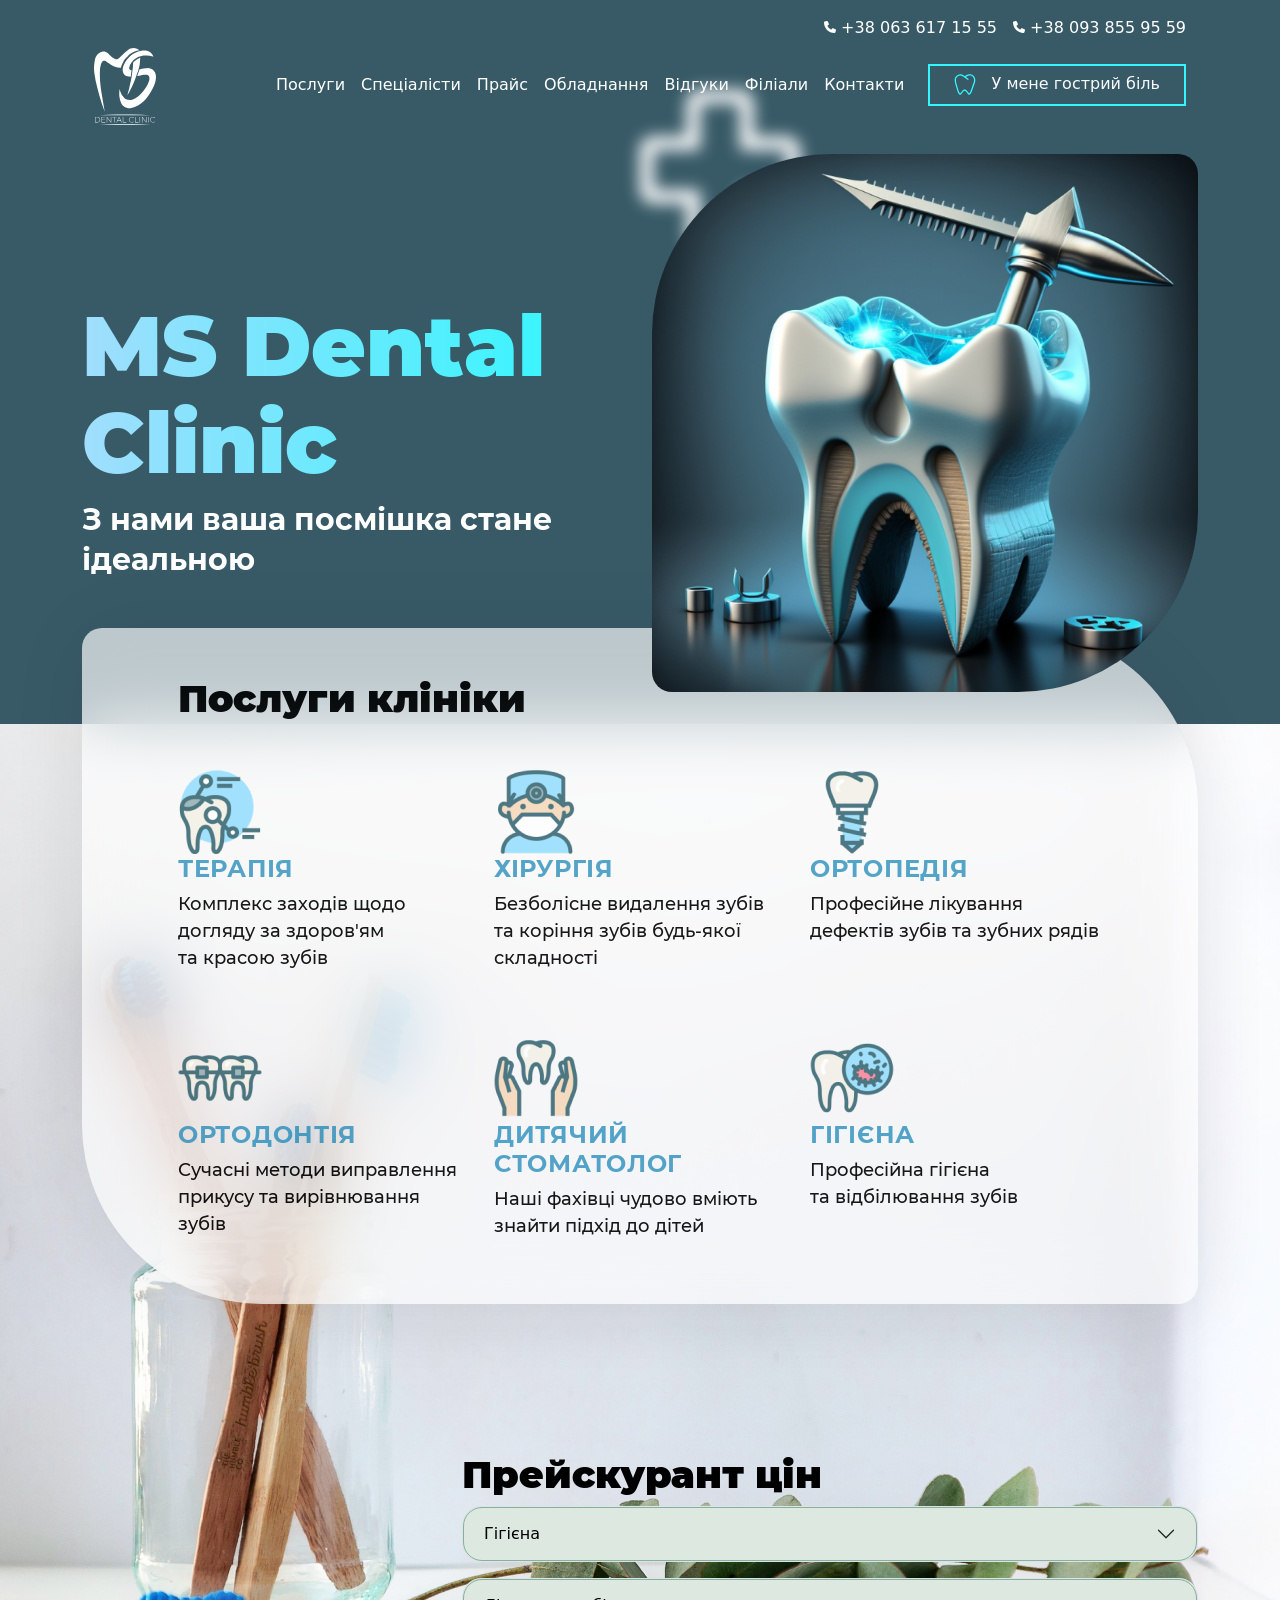
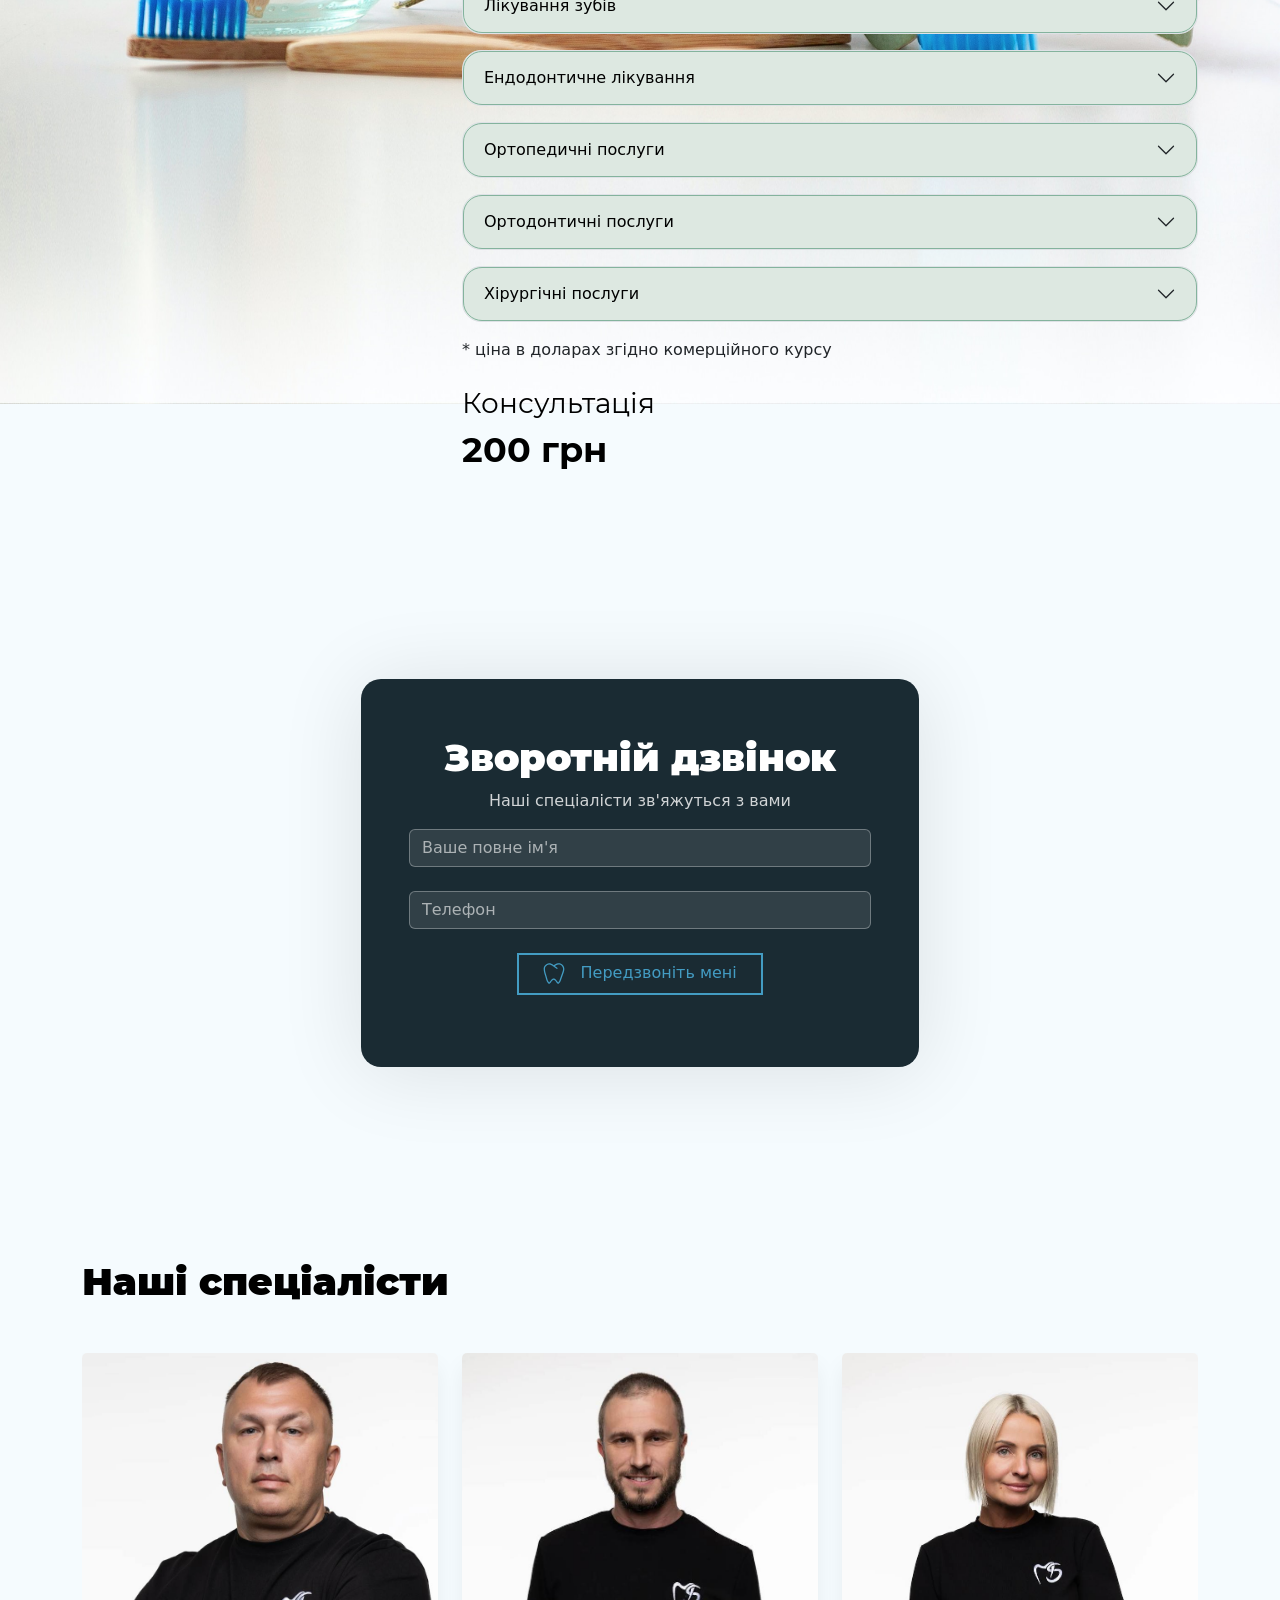
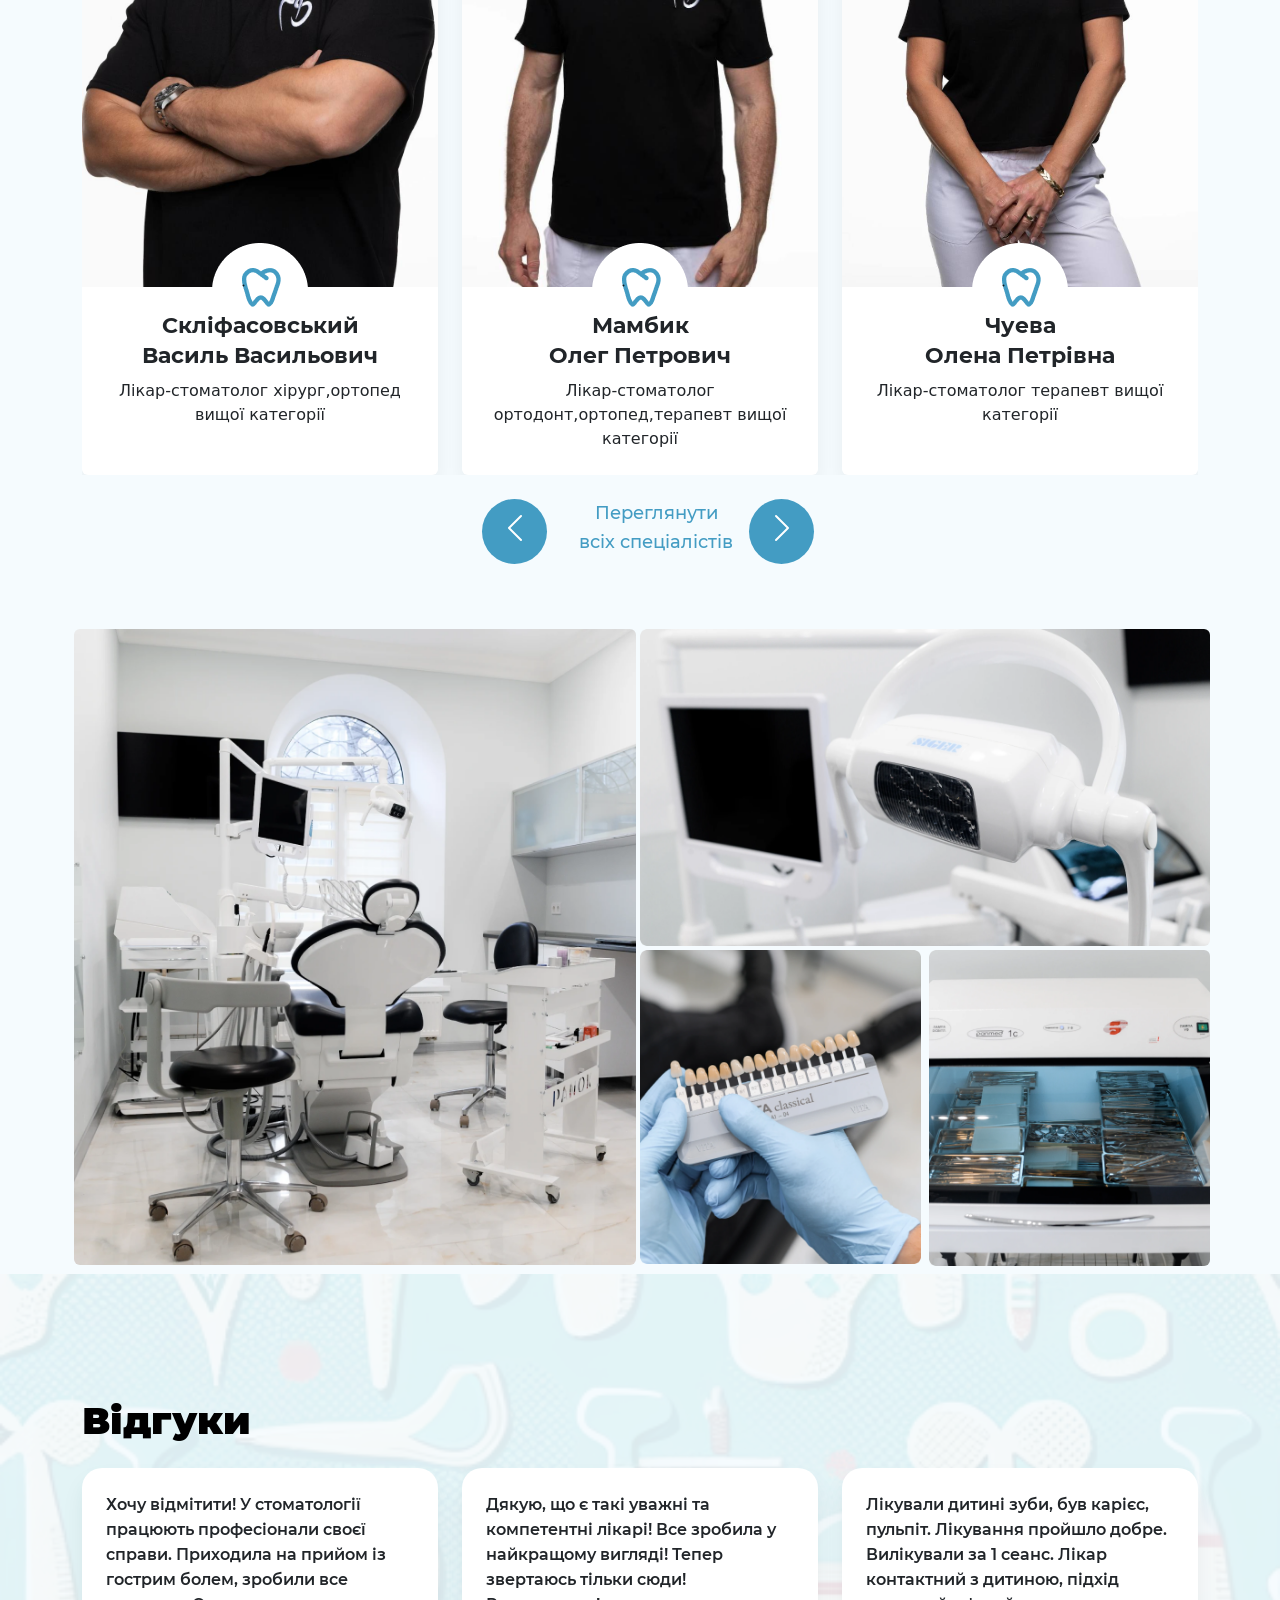
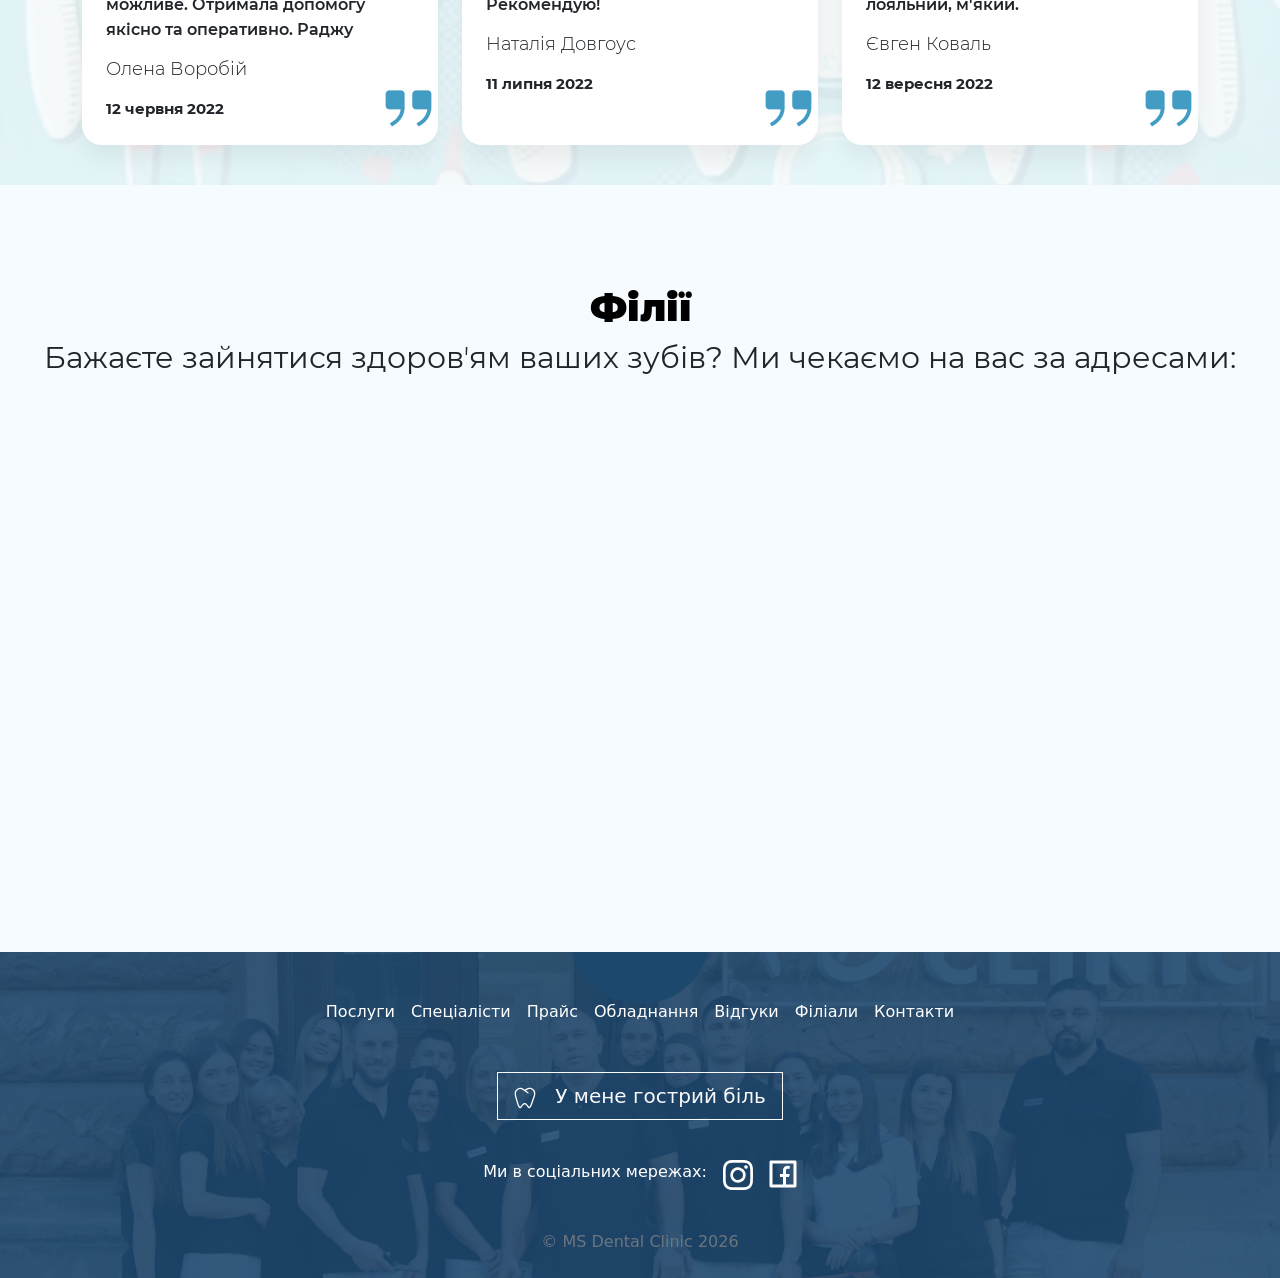
==== commit f70b2aa3: "feat: Telegram integration + international phone format - Add Telegram bot token and chat_id - Forms" ====
--- a/index.html
+++ b/index.html
@@ -40,15 +40,15 @@
         <div class="container-fluid d-flex justify-content-end">
           <ul class="contact-info d-flex ">
             <li class="ms-2">
-              <a href="tel:0636171555" class="text-white">
+              <a href="tel:+380636171555" class="text-white">
                 <svg style=" vertical-align: baseline; " xmlns="http://www.w3.org/2000/svg" height="12" width="12" viewBox="0 0 512 512" fill="#fff"><path d="M164.9 24.6c-7.7-18.6-28-28.5-47.4-23.2l-88 24C12.1 30.2 0 46 0 64C0 311.4 200.6 512 448 512c18 0 33.8-12.1 38.6-29.5l24-88c5.3-19.4-4.6-39.7-23.2-47.4l-96-40c-16.3-6.8-35.2-2.1-46.3 11.6L304.7 368C234.3 334.7 177.3 277.7 144 207.3L193.3 167c13.7-11.2 18.4-30 11.6-46.3l-40-96z"/></svg>
-                <span> 0636171555</span>
+                <span>+38 063 617 15 55</span>
               </a>
             </li>
             <li class="ms-3">
-              <a href="tel:0938559559" class="text-white">
+              <a href="tel:+380938559559" class="text-white">
                 <svg style=" vertical-align: baseline; " xmlns="http://www.w3.org/2000/svg" height="12" width="12" viewBox="0 0 512 512" fill="#fff"><path d="M164.9 24.6c-7.7-18.6-28-28.5-47.4-23.2l-88 24C12.1 30.2 0 46 0 64C0 311.4 200.6 512 448 512c18 0 33.8-12.1 38.6-29.5l24-88c5.3-19.4-4.6-39.7-23.2-47.4l-96-40c-16.3-6.8-35.2-2.1-46.3 11.6L304.7 368C234.3 334.7 177.3 277.7 144 207.3L193.3 167c13.7-11.2 18.4-30 11.6-46.3l-40-96z"/></svg>
-                <span>0938559559</span>
+                <span>+38 093 855 95 59</span>
               </a>
             </li>
 
--- a/static/css/style.css
+++ b/static/css/style.css
@@ -499,13 +499,39 @@
 }
 
 .call-me-card {
-    background: rgba(255, 255, 255, 0.9);
+    background: #1a2b33;
     box-shadow: 0px 4px 84px rgba(0, 0, 0, 0.11);
     /* Note: backdrop-filter has minimal browser support */
     border-radius: 20px 20px;
     padding: 3rem 3rem;
 }
 
+.call-me-card .section-header,
+.call-me-card .section-header span {
+    color: #ffffff !important;
+}
+
+.call-me-card p {
+    color: rgba(255, 255, 255, 0.8) !important;
+}
+
+.call-me-card input.form-control {
+    background: rgba(255, 255, 255, 0.1);
+    border: 1px solid rgba(255, 255, 255, 0.3);
+    color: #ffffff !important;
+}
+
+.call-me-card input.form-control::placeholder {
+    color: rgba(255, 255, 255, 0.6);
+}
+
+.call-me-card input.form-control:focus {
+    background: rgba(255, 255, 255, 0.15);
+    border-color: #439cc3;
+    color: #ffffff;
+    box-shadow: 0 0 0 0.2rem rgba(67, 156, 195, 0.25);
+}
+
 #prices table tr:last-child td {
     border-bottom: none;
 }
